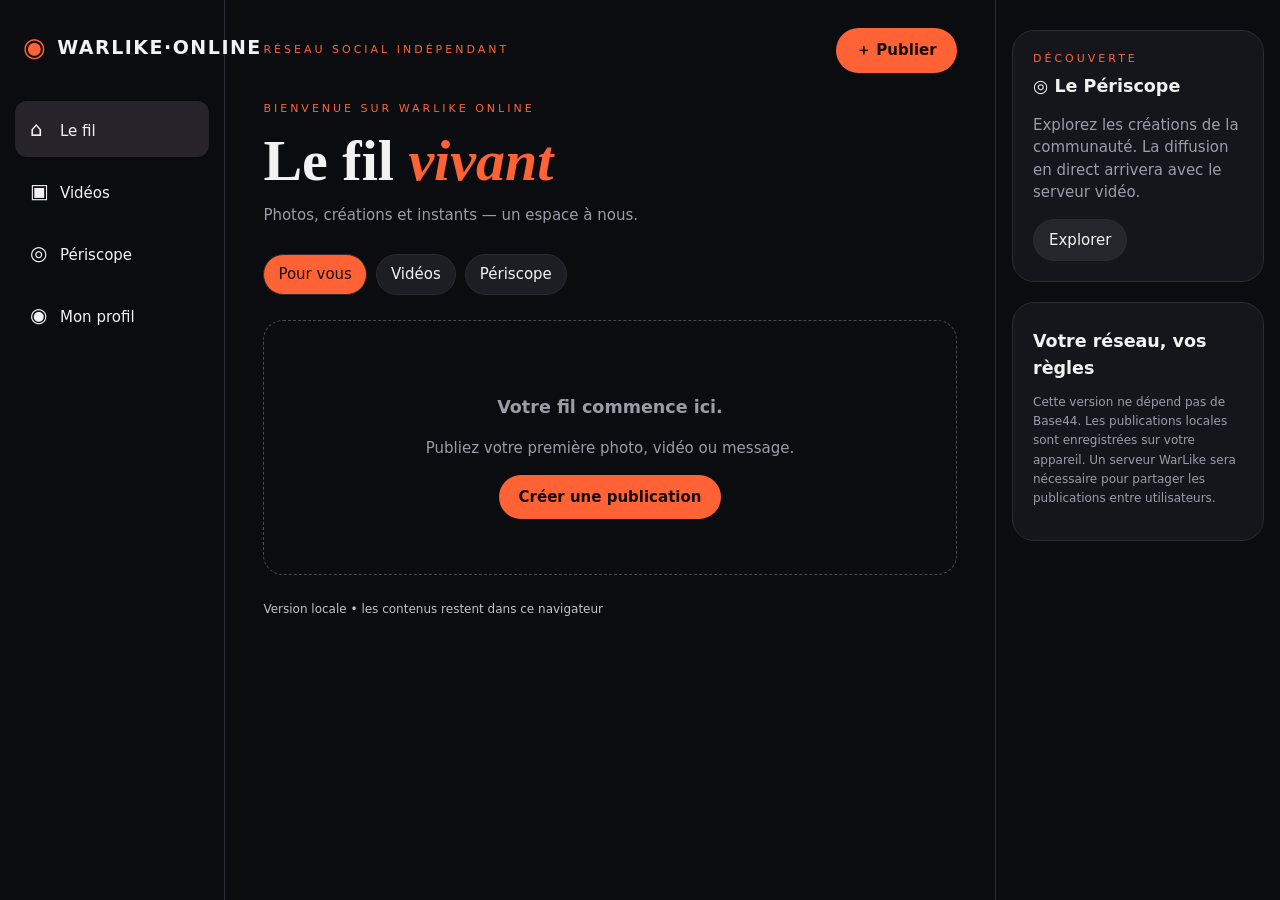
==== index.html @ bc6f4ef3 "feat: launch independent WarLike Online social web prototype" ====
<!doctype html>
<html lang="fr"><head><meta charset="utf-8"><meta name="viewport" content="width=device-width,initial-scale=1">
<meta name="theme-color" content="#0d0e12"><meta name="description" content="WarLike Online — votre espace social indépendant.">
<title>WarLike Online — Le fil vivant</title>
<style>
:root{color-scheme:dark;--bg:#0b0c10;--panel:#15161c;--line:#292b34;--muted:#9b9ca7;--accent:#ff6234;--text:#f3f2f3}
*{box-sizing:border-box}body{margin:0;background:var(--bg);color:var(--text);font:15px/1.5 system-ui,-apple-system,Segoe UI,sans-serif}button,input,textarea,select{font:inherit}button{cursor:pointer}a{color:inherit;text-decoration:none}
button:focus-visible,input:focus-visible,textarea:focus-visible{outline:2px solid #ff9a77;outline-offset:3px}
.shell{max-width:1330px;margin:auto;display:grid;grid-template-columns:225px minmax(0,1fr) 285px;min-height:100vh}.side{border-right:1px solid var(--line);padding:28px 15px;position:sticky;top:0;height:100vh}.brand{font-weight:850;letter-spacing:1.5px;font-size:19px;display:flex;gap:10px;align-items:center;margin:0 8px 34px}.mark{color:var(--accent);font-size:26px}
nav button{width:100%;background:transparent;color:var(--text);border:0;text-align:left;border-radius:12px;padding:13px 15px;margin-bottom:6px}nav button.active,nav button:hover{background:#26232a}nav .symbol{display:inline-block;width:30px;font-size:20px}
.btn{background:var(--accent);color:#180b07;border:0;border-radius:25px;padding:11px 20px;font-weight:800}.btn:hover{filter:brightness(1.1)}.ghost{background:#25262c;color:var(--text);border:1px solid var(--line);border-radius:22px;padding:9px 15px}
main{min-width:0;padding:28px clamp(14px,3vw,50px)}.top{display:flex;justify-content:space-between;align-items:center;gap:12px;margin-bottom:28px}.eyebrow{color:var(--accent);font-size:11px;letter-spacing:3px;text-transform:uppercase}.heading{font:700 clamp(36px,5vw,58px)/1.12 Georgia,serif;margin:12px 0 10px}.heading em{color:var(--accent)}.sub{color:var(--muted);margin:0 0 28px}.tabs{display:flex;gap:9px;flex-wrap:wrap;margin-bottom:25px}.tab{background:#1d1e24;border:1px solid var(--line);color:var(--text);border-radius:30px;padding:8px 14px}.tab.active{background:var(--accent);color:#170a06}
.post{background:var(--panel);border:1px solid var(--line);border-radius:19px;margin:0 0 25px;overflow:hidden}.post-head{display:flex;gap:11px;align-items:center;padding:15px}.avatar{background:linear-gradient(145deg,#ff8a3c,#9f2463);width:41px;height:41px;border-radius:50%;display:grid;place-items:center;color:#fff;font-weight:800;flex-shrink:0}.handle{color:var(--muted);font-size:12px}.post-media{width:100%;max-height:600px;object-fit:contain;background:#08080a;display:block}.post-text{white-space:pre-wrap;overflow-wrap:anywhere;padding:0 18px 12px}.post-actions{padding:12px 18px 18px;display:flex;gap:9px;flex-wrap:wrap}.post-actions button{background:none;border:0;color:var(--text);padding:5px}.post-actions button.liked{color:var(--accent)}.comment-list{border-top:1px solid var(--line);padding:8px 18px}.comment{color:#d1d1d6;margin:5px 0}.comment-form{display:flex;gap:8px;padding:12px 16px}.comment-form input{flex:1;min-width:0}
input,textarea,select{background:#22232b;border:1px solid #42434d;border-radius:10px;color:var(--text);padding:11px;width:100%}textarea{min-height:125px;resize:vertical}
.right{padding:30px 16px;border-left:1px solid var(--line)}.box{background:var(--panel);border:1px solid var(--line);border-radius:22px;padding:20px;margin-bottom:20px}.box h3{margin:5px 0 11px}.muted{color:var(--muted)}.note{font-size:12px;color:var(--muted);line-height:1.6}.follow{display:flex;align-items:center;gap:10px;margin:12px 0}.follow .ghost{margin-left:auto;font-size:12px;padding:5px 9px}
.cardgrid{display:grid;grid-template-columns:repeat(auto-fit,minmax(220px,1fr));gap:15px}.tile{border:1px solid var(--line);border-radius:18px;background:var(--panel);padding:18px}.tile video{width:100%;max-height:390px;border-radius:12px;background:#000}.empty{border:1px dashed #494950;border-radius:20px;text-align:center;padding:55px 22px;color:var(--muted)}
.overlay{position:fixed;inset:0;background:#050508ce;z-index:20;display:grid;place-items:center;padding:15px}.dialog{width:min(550px,100%);max-height:95vh;overflow:auto;border-radius:20px;background:#1b1c23;border:1px solid #43434c;padding:25px}.field{margin:15px 0}.field label{display:block;margin-bottom:7px;font-weight:600}.row{display:flex;gap:10px;align-items:center;flex-wrap:wrap}.notice{border:1px solid #744c30;background:#302019;padding:12px;border-radius:12px;color:#f5c6ad;font-size:13px}.hide{display:none!important}.small{font-size:12px}.reels{display:grid;grid-template-columns:repeat(auto-fit,minmax(225px,1fr));gap:20px}.reel{background:#14151b;border-radius:18px;padding:10px;border:1px solid var(--line)}.reel video{width:100%;aspect-ratio:9/16;object-fit:contain;background:#000;border-radius:12px}.status{color:#c2c2cb;font-size:12px;margin-top:25px}
@media(max-width:1080px){.shell{grid-template-columns:190px minmax(0,1fr)}.right{display:none}}
@media(max-width:650px){.shell{display:block}.side{position:fixed;z-index:10;top:auto;bottom:0;height:63px;width:100%;padding:5px;background:#14151af2;border-right:0;border-top:1px solid var(--line)}.brand{display:none}nav{display:flex;justify-content:space-around}nav button{font-size:11px;text-align:center;padding:4px;margin:0;width:auto}nav .symbol{display:block;width:auto;font-size:20px}main{padding:18px 13px 90px}.heading{font-size:40px}.top{margin-bottom:22px}.btn{padding:10px 15px}.post-media{max-height:460px}}
</style></head><body>
<div class="shell">
<aside class="side"><div class="brand"><span class="mark">◉</span> WARLIKE·ONLINE</div><nav id="nav">
<button data-view="feed" class="active"><span class="symbol">⌂</span>Le fil</button>
<button data-view="reels"><span class="symbol">▣</span>Vidéos</button>
<button data-view="periscope"><span class="symbol">◎</span>Périscope</button>
<button data-view="profile"><span class="symbol">◉</span>Mon profil</button>
</nav></aside>
<main><div class="top"><span class="eyebrow">Réseau social indépendant</span><button class="btn" id="newPost">＋ Publier</button></div><div id="content" aria-live="polite"></div><p class="status" id="status">Version locale • les contenus restent dans ce navigateur</p></main>
<aside class="right"><div class="box"><div class="eyebrow">Découverte</div><h3>◎ Le Périscope</h3><p class="muted">Explorez les créations de la communauté. La diffusion en direct arrivera avec le serveur vidéo.</p><button class="ghost" id="discover">Explorer</button></div><div class="box"><h3>Votre réseau, vos règles</h3><p class="note">Cette version ne dépend pas de Base44. Les publications locales sont enregistrées sur votre appareil. Un serveur WarLike sera nécessaire pour partager les publications entre utilisateurs.</p></div></aside>
</div><div id="modal" class="overlay hide" role="presentation"><div class="dialog" role="dialog" aria-modal="true" aria-labelledby="modalTitle"><div class="row" style="justify-content:space-between"><h2 id="modalTitle">Nouvelle publication</h2><button class="ghost" id="closeModal" aria-label="Fermer">✕</button></div>
<form id="postForm"><div class="field"><label for="postText">Votre message</label><textarea id="postText" maxlength="2000" placeholder="Que voulez-vous partager ?"></textarea></div><div class="field"><label for="postMedia">Photo ou vidéo</label><input id="postMedia" type="file" accept="image/*,video/*"><p class="note">La vidéo ou photo sera conservée localement dans ce navigateur.</p></div><button class="btn" type="submit">Publier</button></form></div></div>
<script>
(()=>{'use strict';
const $=s=>document.querySelector(s), content=$('#content');
const esc=s=>String(s??'').replace(/[&<>"']/g,c=>({'&':'&amp;','<':'&lt;','>':'&gt;','"':'&quot;',"'":'&#39;'}[c]));
const uid=()=>crypto.randomUUID?.()||Date.now()+'-'+Math.random();
const STORAGE='warlike-online-v1';let state={name:'Créateur WarLike',handle:'@warlike',posts:[],likes:[],following:[]};
try{const saved=JSON.parse(localStorage.getItem(STORAGE));if(saved&&typeof saved==='object')state={...state,...saved};}catch{}
let view='feed',mediaUrls=[],dbPromise;
const save=()=>localStorage.setItem(STORAGE,JSON.stringify(state));
function db(){if(!dbPromise)dbPromise=new Promise((resolve,reject)=>{let r=indexedDB.open('warlike-online-media',1);r.onupgradeneeded=()=>r.result.createObjectStore('media');r.onsuccess=()=>resolve(r.result);r.onerror=()=>reject(r.error)});return dbPromise}
async function putMedia(id,file){const d=await db();return new Promise((resolve,reject)=>{const t=d.transaction('media','readwrite');t.objectStore('media').put(file,id);t.oncomplete=resolve;t.onerror=()=>reject(t.error)})}
async function getMedia(id){const d=await db();return new Promise((resolve,reject)=>{const r=d.transaction('media').objectStore('media').get(id);r.onsuccess=()=>resolve(r.result);r.onerror=()=>reject(r.error)})}
function cleanup(){mediaUrls.forEach(URL.revokeObjectURL);mediaUrls=[]}
function title(kicker,head,sub){return '<div class="eyebrow">'+kicker+'</div><h1 class="heading">'+head+'</h1><p class="sub">'+sub+'</p>'}
function postCard(p){const liked=state.likes.includes(p.id);return '<article class="post"><div class="post-head"><div class="avatar">'+esc(p.author.slice(0,1).toUpperCase())+'</div><div><b>'+esc(p.author)+'</b><div class="handle">'+esc(p.handle)+' · '+new Date(p.created).toLocaleString('fr-FR')+'</div></div></div><div class="media-slot" data-media="'+esc(p.id)+'"></div><p class="post-text">'+esc(p.text)+'</p><div class="post-actions"><button class="'+(liked?'liked':'')+'" data-like="'+esc(p.id)+'" aria-label="J’aime">♥ '+(p.likes||0)+'</button><button data-focuscomment="'+esc(p.id)+'">♧ Commenter</button></div><div class="comment-list">'+(p.comments||[]).map(c=>'<p class="comment"><b>'+esc(c.author)+'</b> '+esc(c.text)+'</p>').join('')+'</div><form class="comment-form" data-comment="'+esc(p.id)+'"><input required maxlength="350" placeholder="Écrire un commentaire…" aria-label="Commentaire"><button type="submit" class="ghost">Envoyer</button></form></article>'}
async function hydrateMedia(){for(const e of content.querySelectorAll('[data-media]')){const p=state.posts.find(p=>p.id===e.dataset.media);if(!p?.mediaType)continue;try{const blob=await getMedia(p.id);if(!blob||!e.isConnected)continue;const url=URL.createObjectURL(blob);mediaUrls.push(url);let m=document.createElement(p.mediaType.startsWith('video/')?'video':'img');m.className='post-media';m.src=url;if(m.tagName==='VIDEO'){m.controls=true;m.preload='metadata';m.playsInline=true}else m.alt='Image de la publication';e.append(m)}catch{e.textContent='Média local inaccessible'}}}
async function render(){cleanup();document.querySelectorAll('[data-view]').forEach(b=>b.classList.toggle('active',b.dataset.view===view));
if(view==='feed'){content.innerHTML=title('Bienvenue sur WarLike Online','Le fil <em>vivant</em>','Photos, créations et instants — un espace à nous.')+'<div class="tabs"><button class="tab active" data-view="feed">Pour vous</button><button class="tab" data-view="reels">Vidéos</button><button class="tab" data-view="periscope">Périscope</button></div>'+(state.posts.length?state.posts.map(postCard).join(''):'<div class="empty"><h3>Votre fil commence ici.</h3><p>Publiez votre première photo, vidéo ou message.</p><button class="btn" data-compose>Créer une publication</button></div>');await hydrateMedia()}
else if(view==='reels'){const videos=state.posts.filter(p=>p.mediaType?.startsWith('video/'));content.innerHTML=title('Vidéos verticales','WarLike <em>Clips</em>','Les vidéos que vous publiez, réunies dans un seul flux.')+(videos.length?'<div class="reels">'+videos.map(p=>'<article class="reel"><div data-reel="'+esc(p.id)+'"></div><strong>'+esc(p.author)+'</strong><p>'+esc(p.text)+'</p></article>').join('')+'</div>':'<div class="empty">Aucune vidéo pour le moment. Utilisez Publier pour ajouter un clip.</div>');for(const e of content.querySelectorAll('[data-reel]')){try{const b=await getMedia(e.dataset.reel);if(b&&e.isConnected){const u=URL.createObjectURL(b);mediaUrls.push(u);const v=document.createElement('video');v.src=u;v.controls=true;v.playsInline=true;v.preload='metadata';e.append(v)}}catch{}}}
else if(view==='periscope'){content.innerHTML=title('Découverte','Le <em>Périscope</em>','Notre espace pour découvrir le monde et les directs WarLike.')+'<div class="cardgrid"><div class="tile"><div class="eyebrow">Fonction à venir</div><h2>◎ WarLike LIVE</h2><p class="muted">Diffusion vidéo entre utilisateurs, commentaires en temps réel et rediffusion.</p><p class="notice">Le streaming réel exige un backend vidéo, une gestion des accès et la modération. Aucune diffusion réelle n’est active actuellement.</p></div><div class="tile"><h2>Explorer les clips</h2><p class="muted">Retrouvez les vidéos publiées depuis cet appareil.</p><button class="btn" data-view="reels">Voir les vidéos</button></div></div>'}
else{content.innerHTML=title('Mon espace','Mon <em>profil</em>','Personnalisez votre présence sur WarLike Online.')+'<div class="tile"><div class="row"><div class="avatar">'+esc(state.name[0]||'W')+'</div><div><h2 style="margin:0">'+esc(state.name)+'</h2><span class="muted">'+esc(state.handle)+'</span></div></div><p>'+state.posts.length+' publication(s)</p><form id="profileForm"><div class="field"><label for="name">Nom affiché</label><input id="name" maxlength="50" required value="'+esc(state.name)+'"></div><div class="field"><label for="handle">Identifiant</label><input id="handle" maxlength="30" required pattern="@[a-zA-Z0-9_]{2,29}" value="'+esc(state.handle)+'"></div><button class="btn">Enregistrer</button></form></div><h2>Mes publications</h2>'+(state.posts.length?state.posts.map(postCard).join(''):'<p class="muted">Pas encore de publications.</p>');await hydrateMedia()}}
function navigate(v){view=v;render();window.scrollTo({top:0,behavior:'smooth'})}
function showModal(){$('#modal').classList.remove('hide');$('#postText').focus()}
$('#newPost').onclick=showModal;$('#closeModal').onclick=()=>$('#modal').classList.add('hide');$('#modal').onclick=e=>{if(e.target.id==='modal')$('#modal').classList.add('hide')};$('#discover').onclick=()=>navigate('periscope');
document.addEventListener('click',e=>{const b=e.target.closest('[data-view]');if(b){navigate(b.dataset.view);return}if(e.target.closest('[data-compose]'))showModal();const l=e.target.closest('[data-like]');if(l){const id=l.dataset.like,p=state.posts.find(x=>x.id===id);if(!p)return;const was=state.likes.includes(id);state.likes=was?state.likes.filter(x=>x!==id):[...state.likes,id];p.likes=Math.max(0,(p.likes||0)+(was?-1:1));save();render()}const c=e.target.closest('[data-focuscomment]');if(c)document.querySelector('[data-comment="'+c.dataset.focuscomment+'"] input')?.focus()});
document.addEventListener('submit',e=>{if(e.target.matches('[data-comment]')){e.preventDefault();const p=state.posts.find(p=>p.id===e.target.dataset.comment),inp=e.target.querySelector('input');if(p&&inp.value.trim()){p.comments=[...(p.comments||[]),{author:state.name,text:inp.value.trim()}];save();render()}}if(e.target.id==='profileForm'){e.preventDefault();state.name=$('#name').value.trim();state.handle=$('#handle').value.trim();save();render()}});
$('#postForm').onsubmit=async e=>{e.preventDefault();const text=$('#postText').value.trim(),file=$('#postMedia').files[0];if(!text&&!file)return alert('Ajoutez un texte ou un média.');if(file&&!(/^(image|video)\//.test(file.type)))return alert('Format non pris en charge.');const id=uid(),p={id,author:state.name,handle:state.handle,text,created:Date.now(),likes:0,comments:[],mediaType:file?.type||null};try{if(file)await putMedia(id,file);state.posts.unshift(p);save();$('#postForm').reset();$('#modal').classList.add('hide');navigate('feed')}catch(err){alert('Stockage impossible : '+err.message)}};
render();
})();
</script></body></html>
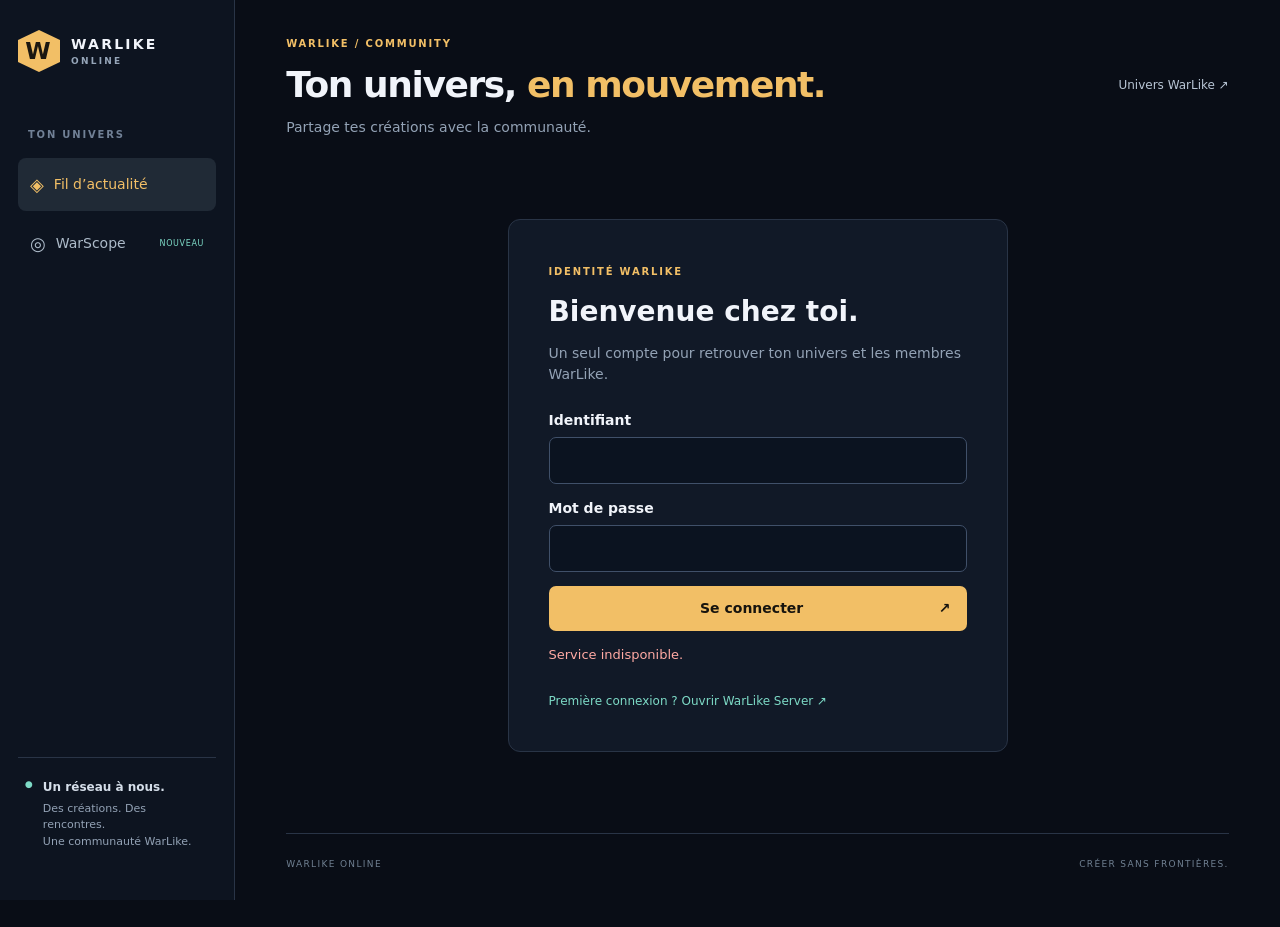
==== commit bccd30d5: "Build independent WarLike Online" ====
--- a/index.html
+++ b/index.html
@@ -1,61 +1 @@
-<!doctype html>
-<html lang="fr"><head><meta charset="utf-8"><meta name="viewport" content="width=device-width,initial-scale=1">
-<meta name="theme-color" content="#0d0e12"><meta name="description" content="WarLike Online — votre espace social indépendant.">
-<title>WarLike Online — Le fil vivant</title>
-<style>
-:root{color-scheme:dark;--bg:#0b0c10;--panel:#15161c;--line:#292b34;--muted:#9b9ca7;--accent:#ff6234;--text:#f3f2f3}
-*{box-sizing:border-box}body{margin:0;background:var(--bg);color:var(--text);font:15px/1.5 system-ui,-apple-system,Segoe UI,sans-serif}button,input,textarea,select{font:inherit}button{cursor:pointer}a{color:inherit;text-decoration:none}
-button:focus-visible,input:focus-visible,textarea:focus-visible{outline:2px solid #ff9a77;outline-offset:3px}
-.shell{max-width:1330px;margin:auto;display:grid;grid-template-columns:225px minmax(0,1fr) 285px;min-height:100vh}.side{border-right:1px solid var(--line);padding:28px 15px;position:sticky;top:0;height:100vh}.brand{font-weight:850;letter-spacing:1.5px;font-size:19px;display:flex;gap:10px;align-items:center;margin:0 8px 34px}.mark{color:var(--accent);font-size:26px}
-nav button{width:100%;background:transparent;color:var(--text);border:0;text-align:left;border-radius:12px;padding:13px 15px;margin-bottom:6px}nav button.active,nav button:hover{background:#26232a}nav .symbol{display:inline-block;width:30px;font-size:20px}
-.btn{background:var(--accent);color:#180b07;border:0;border-radius:25px;padding:11px 20px;font-weight:800}.btn:hover{filter:brightness(1.1)}.ghost{background:#25262c;color:var(--text);border:1px solid var(--line);border-radius:22px;padding:9px 15px}
-main{min-width:0;padding:28px clamp(14px,3vw,50px)}.top{display:flex;justify-content:space-between;align-items:center;gap:12px;margin-bottom:28px}.eyebrow{color:var(--accent);font-size:11px;letter-spacing:3px;text-transform:uppercase}.heading{font:700 clamp(36px,5vw,58px)/1.12 Georgia,serif;margin:12px 0 10px}.heading em{color:var(--accent)}.sub{color:var(--muted);margin:0 0 28px}.tabs{display:flex;gap:9px;flex-wrap:wrap;margin-bottom:25px}.tab{background:#1d1e24;border:1px solid var(--line);color:var(--text);border-radius:30px;padding:8px 14px}.tab.active{background:var(--accent);color:#170a06}
-.post{background:var(--panel);border:1px solid var(--line);border-radius:19px;margin:0 0 25px;overflow:hidden}.post-head{display:flex;gap:11px;align-items:center;padding:15px}.avatar{background:linear-gradient(145deg,#ff8a3c,#9f2463);width:41px;height:41px;border-radius:50%;display:grid;place-items:center;color:#fff;font-weight:800;flex-shrink:0}.handle{color:var(--muted);font-size:12px}.post-media{width:100%;max-height:600px;object-fit:contain;background:#08080a;display:block}.post-text{white-space:pre-wrap;overflow-wrap:anywhere;padding:0 18px 12px}.post-actions{padding:12px 18px 18px;display:flex;gap:9px;flex-wrap:wrap}.post-actions button{background:none;border:0;color:var(--text);padding:5px}.post-actions button.liked{color:var(--accent)}.comment-list{border-top:1px solid var(--line);padding:8px 18px}.comment{color:#d1d1d6;margin:5px 0}.comment-form{display:flex;gap:8px;padding:12px 16px}.comment-form input{flex:1;min-width:0}
-input,textarea,select{background:#22232b;border:1px solid #42434d;border-radius:10px;color:var(--text);padding:11px;width:100%}textarea{min-height:125px;resize:vertical}
-.right{padding:30px 16px;border-left:1px solid var(--line)}.box{background:var(--panel);border:1px solid var(--line);border-radius:22px;padding:20px;margin-bottom:20px}.box h3{margin:5px 0 11px}.muted{color:var(--muted)}.note{font-size:12px;color:var(--muted);line-height:1.6}.follow{display:flex;align-items:center;gap:10px;margin:12px 0}.follow .ghost{margin-left:auto;font-size:12px;padding:5px 9px}
-.cardgrid{display:grid;grid-template-columns:repeat(auto-fit,minmax(220px,1fr));gap:15px}.tile{border:1px solid var(--line);border-radius:18px;background:var(--panel);padding:18px}.tile video{width:100%;max-height:390px;border-radius:12px;background:#000}.empty{border:1px dashed #494950;border-radius:20px;text-align:center;padding:55px 22px;color:var(--muted)}
-.overlay{position:fixed;inset:0;background:#050508ce;z-index:20;display:grid;place-items:center;padding:15px}.dialog{width:min(550px,100%);max-height:95vh;overflow:auto;border-radius:20px;background:#1b1c23;border:1px solid #43434c;padding:25px}.field{margin:15px 0}.field label{display:block;margin-bottom:7px;font-weight:600}.row{display:flex;gap:10px;align-items:center;flex-wrap:wrap}.notice{border:1px solid #744c30;background:#302019;padding:12px;border-radius:12px;color:#f5c6ad;font-size:13px}.hide{display:none!important}.small{font-size:12px}.reels{display:grid;grid-template-columns:repeat(auto-fit,minmax(225px,1fr));gap:20px}.reel{background:#14151b;border-radius:18px;padding:10px;border:1px solid var(--line)}.reel video{width:100%;aspect-ratio:9/16;object-fit:contain;background:#000;border-radius:12px}.status{color:#c2c2cb;font-size:12px;margin-top:25px}
-@media(max-width:1080px){.shell{grid-template-columns:190px minmax(0,1fr)}.right{display:none}}
-@media(max-width:650px){.shell{display:block}.side{position:fixed;z-index:10;top:auto;bottom:0;height:63px;width:100%;padding:5px;background:#14151af2;border-right:0;border-top:1px solid var(--line)}.brand{display:none}nav{display:flex;justify-content:space-around}nav button{font-size:11px;text-align:center;padding:4px;margin:0;width:auto}nav .symbol{display:block;width:auto;font-size:20px}main{padding:18px 13px 90px}.heading{font-size:40px}.top{margin-bottom:22px}.btn{padding:10px 15px}.post-media{max-height:460px}}
-</style></head><body>
-<div class="shell">
-<aside class="side"><div class="brand"><span class="mark">◉</span> WARLIKE·ONLINE</div><nav id="nav">
-<button data-view="feed" class="active"><span class="symbol">⌂</span>Le fil</button>
-<button data-view="reels"><span class="symbol">▣</span>Vidéos</button>
-<button data-view="periscope"><span class="symbol">◎</span>Périscope</button>
-<button data-view="profile"><span class="symbol">◉</span>Mon profil</button>
-</nav></aside>
-<main><div class="top"><span class="eyebrow">Réseau social indépendant</span><button class="btn" id="newPost">＋ Publier</button></div><div id="content" aria-live="polite"></div><p class="status" id="status">Version locale • les contenus restent dans ce navigateur</p></main>
-<aside class="right"><div class="box"><div class="eyebrow">Découverte</div><h3>◎ Le Périscope</h3><p class="muted">Explorez les créations de la communauté. La diffusion en direct arrivera avec le serveur vidéo.</p><button class="ghost" id="discover">Explorer</button></div><div class="box"><h3>Votre réseau, vos règles</h3><p class="note">Cette version ne dépend pas de Base44. Les publications locales sont enregistrées sur votre appareil. Un serveur WarLike sera nécessaire pour partager les publications entre utilisateurs.</p></div></aside>
-</div><div id="modal" class="overlay hide" role="presentation"><div class="dialog" role="dialog" aria-modal="true" aria-labelledby="modalTitle"><div class="row" style="justify-content:space-between"><h2 id="modalTitle">Nouvelle publication</h2><button class="ghost" id="closeModal" aria-label="Fermer">✕</button></div>
-<form id="postForm"><div class="field"><label for="postText">Votre message</label><textarea id="postText" maxlength="2000" placeholder="Que voulez-vous partager ?"></textarea></div><div class="field"><label for="postMedia">Photo ou vidéo</label><input id="postMedia" type="file" accept="image/*,video/*"><p class="note">La vidéo ou photo sera conservée localement dans ce navigateur.</p></div><button class="btn" type="submit">Publier</button></form></div></div>
-<script>
-(()=>{'use strict';
-const $=s=>document.querySelector(s), content=$('#content');
-const esc=s=>String(s??'').replace(/[&<>"']/g,c=>({'&':'&amp;','<':'&lt;','>':'&gt;','"':'&quot;',"'":'&#39;'}[c]));
-const uid=()=>crypto.randomUUID?.()||Date.now()+'-'+Math.random();
-const STORAGE='warlike-online-v1';let state={name:'Créateur WarLike',handle:'@warlike',posts:[],likes:[],following:[]};
-try{const saved=JSON.parse(localStorage.getItem(STORAGE));if(saved&&typeof saved==='object')state={...state,...saved};}catch{}
-let view='feed',mediaUrls=[],dbPromise;
-const save=()=>localStorage.setItem(STORAGE,JSON.stringify(state));
-function db(){if(!dbPromise)dbPromise=new Promise((resolve,reject)=>{let r=indexedDB.open('warlike-online-media',1);r.onupgradeneeded=()=>r.result.createObjectStore('media');r.onsuccess=()=>resolve(r.result);r.onerror=()=>reject(r.error)});return dbPromise}
-async function putMedia(id,file){const d=await db();return new Promise((resolve,reject)=>{const t=d.transaction('media','readwrite');t.objectStore('media').put(file,id);t.oncomplete=resolve;t.onerror=()=>reject(t.error)})}
-async function getMedia(id){const d=await db();return new Promise((resolve,reject)=>{const r=d.transaction('media').objectStore('media').get(id);r.onsuccess=()=>resolve(r.result);r.onerror=()=>reject(r.error)})}
-function cleanup(){mediaUrls.forEach(URL.revokeObjectURL);mediaUrls=[]}
-function title(kicker,head,sub){return '<div class="eyebrow">'+kicker+'</div><h1 class="heading">'+head+'</h1><p class="sub">'+sub+'</p>'}
-function postCard(p){const liked=state.likes.includes(p.id);return '<article class="post"><div class="post-head"><div class="avatar">'+esc(p.author.slice(0,1).toUpperCase())+'</div><div><b>'+esc(p.author)+'</b><div class="handle">'+esc(p.handle)+' · '+new Date(p.created).toLocaleString('fr-FR')+'</div></div></div><div class="media-slot" data-media="'+esc(p.id)+'"></div><p class="post-text">'+esc(p.text)+'</p><div class="post-actions"><button class="'+(liked?'liked':'')+'" data-like="'+esc(p.id)+'" aria-label="J’aime">♥ '+(p.likes||0)+'</button><button data-focuscomment="'+esc(p.id)+'">♧ Commenter</button></div><div class="comment-list">'+(p.comments||[]).map(c=>'<p class="comment"><b>'+esc(c.author)+'</b> '+esc(c.text)+'</p>').join('')+'</div><form class="comment-form" data-comment="'+esc(p.id)+'"><input required maxlength="350" placeholder="Écrire un commentaire…" aria-label="Commentaire"><button type="submit" class="ghost">Envoyer</button></form></article>'}
-async function hydrateMedia(){for(const e of content.querySelectorAll('[data-media]')){const p=state.posts.find(p=>p.id===e.dataset.media);if(!p?.mediaType)continue;try{const blob=await getMedia(p.id);if(!blob||!e.isConnected)continue;const url=URL.createObjectURL(blob);mediaUrls.push(url);let m=document.createElement(p.mediaType.startsWith('video/')?'video':'img');m.className='post-media';m.src=url;if(m.tagName==='VIDEO'){m.controls=true;m.preload='metadata';m.playsInline=true}else m.alt='Image de la publication';e.append(m)}catch{e.textContent='Média local inaccessible'}}}
-async function render(){cleanup();document.querySelectorAll('[data-view]').forEach(b=>b.classList.toggle('active',b.dataset.view===view));
-if(view==='feed'){content.innerHTML=title('Bienvenue sur WarLike Online','Le fil <em>vivant</em>','Photos, créations et instants — un espace à nous.')+'<div class="tabs"><button class="tab active" data-view="feed">Pour vous</button><button class="tab" data-view="reels">Vidéos</button><button class="tab" data-view="periscope">Périscope</button></div>'+(state.posts.length?state.posts.map(postCard).join(''):'<div class="empty"><h3>Votre fil commence ici.</h3><p>Publiez votre première photo, vidéo ou message.</p><button class="btn" data-compose>Créer une publication</button></div>');await hydrateMedia()}
-else if(view==='reels'){const videos=state.posts.filter(p=>p.mediaType?.startsWith('video/'));content.innerHTML=title('Vidéos verticales','WarLike <em>Clips</em>','Les vidéos que vous publiez, réunies dans un seul flux.')+(videos.length?'<div class="reels">'+videos.map(p=>'<article class="reel"><div data-reel="'+esc(p.id)+'"></div><strong>'+esc(p.author)+'</strong><p>'+esc(p.text)+'</p></article>').join('')+'</div>':'<div class="empty">Aucune vidéo pour le moment. Utilisez Publier pour ajouter un clip.</div>');for(const e of content.querySelectorAll('[data-reel]')){try{const b=await getMedia(e.dataset.reel);if(b&&e.isConnected){const u=URL.createObjectURL(b);mediaUrls.push(u);const v=document.createElement('video');v.src=u;v.controls=true;v.playsInline=true;v.preload='metadata';e.append(v)}}catch{}}}
-else if(view==='periscope'){content.innerHTML=title('Découverte','Le <em>Périscope</em>','Notre espace pour découvrir le monde et les directs WarLike.')+'<div class="cardgrid"><div class="tile"><div class="eyebrow">Fonction à venir</div><h2>◎ WarLike LIVE</h2><p class="muted">Diffusion vidéo entre utilisateurs, commentaires en temps réel et rediffusion.</p><p class="notice">Le streaming réel exige un backend vidéo, une gestion des accès et la modération. Aucune diffusion réelle n’est active actuellement.</p></div><div class="tile"><h2>Explorer les clips</h2><p class="muted">Retrouvez les vidéos publiées depuis cet appareil.</p><button class="btn" data-view="reels">Voir les vidéos</button></div></div>'}
-else{content.innerHTML=title('Mon espace','Mon <em>profil</em>','Personnalisez votre présence sur WarLike Online.')+'<div class="tile"><div class="row"><div class="avatar">'+esc(state.name[0]||'W')+'</div><div><h2 style="margin:0">'+esc(state.name)+'</h2><span class="muted">'+esc(state.handle)+'</span></div></div><p>'+state.posts.length+' publication(s)</p><form id="profileForm"><div class="field"><label for="name">Nom affiché</label><input id="name" maxlength="50" required value="'+esc(state.name)+'"></div><div class="field"><label for="handle">Identifiant</label><input id="handle" maxlength="30" required pattern="@[a-zA-Z0-9_]{2,29}" value="'+esc(state.handle)+'"></div><button class="btn">Enregistrer</button></form></div><h2>Mes publications</h2>'+(state.posts.length?state.posts.map(postCard).join(''):'<p class="muted">Pas encore de publications.</p>');await hydrateMedia()}}
-function navigate(v){view=v;render();window.scrollTo({top:0,behavior:'smooth'})}
-function showModal(){$('#modal').classList.remove('hide');$('#postText').focus()}
-$('#newPost').onclick=showModal;$('#closeModal').onclick=()=>$('#modal').classList.add('hide');$('#modal').onclick=e=>{if(e.target.id==='modal')$('#modal').classList.add('hide')};$('#discover').onclick=()=>navigate('periscope');
-document.addEventListener('click',e=>{const b=e.target.closest('[data-view]');if(b){navigate(b.dataset.view);return}if(e.target.closest('[data-compose]'))showModal();const l=e.target.closest('[data-like]');if(l){const id=l.dataset.like,p=state.posts.find(x=>x.id===id);if(!p)return;const was=state.likes.includes(id);state.likes=was?state.likes.filter(x=>x!==id):[...state.likes,id];p.likes=Math.max(0,(p.likes||0)+(was?-1:1));save();render()}const c=e.target.closest('[data-focuscomment]');if(c)document.querySelector('[data-comment="'+c.dataset.focuscomment+'"] input')?.focus()});
-document.addEventListener('submit',e=>{if(e.target.matches('[data-comment]')){e.preventDefault();const p=state.posts.find(p=>p.id===e.target.dataset.comment),inp=e.target.querySelector('input');if(p&&inp.value.trim()){p.comments=[...(p.comments||[]),{author:state.name,text:inp.value.trim()}];save();render()}}if(e.target.id==='profileForm'){e.preventDefault();state.name=$('#name').value.trim();state.handle=$('#handle').value.trim();save();render()}});
-$('#postForm').onsubmit=async e=>{e.preventDefault();const text=$('#postText').value.trim(),file=$('#postMedia').files[0];if(!text&&!file)return alert('Ajoutez un texte ou un média.');if(file&&!(/^(image|video)\//.test(file.type)))return alert('Format non pris en charge.');const id=uid(),p={id,author:state.name,handle:state.handle,text,created:Date.now(),likes:0,comments:[],mediaType:file?.type||null};try{if(file)await putMedia(id,file);state.posts.unshift(p);save();$('#postForm').reset();$('#modal').classList.add('hide');navigate('feed')}catch(err){alert('Stockage impossible : '+err.message)}};
-render();
-})();
-</script></body></html>+<!doctype html><html lang="fr"><head><meta charset="utf-8"><meta name="viewport" content="width=device-width,initial-scale=1"><meta name="theme-color" content="#090d16"><title>WarLike Online — Ton univers, en mouvement</title><link rel="stylesheet" href="style.css"><script src="app.js" defer></script></head><body><div class="shell"><aside class="sidebar"><a class="brand" href="/"><b>W</b><span>WARLIKE <small>ONLINE</small></span></a><p class="section-label">TON UNIVERS</p><nav><button class="nav active" data-view="feed"><span>◈</span> Fil d’actualité</button><button class="nav" data-view="scope"><span>◎</span> WarScope <i>NOUVEAU</i></button></nav><div class="side-note"><span class="signal">●</span><div><strong>Un réseau à nous.</strong><small>Des créations. Des rencontres.<br>Une communauté WarLike.</small></div></div></aside><main><header><div><span class="eyebrow">WARLIKE / COMMUNITY</span><h1>Ton univers, <em>en mouvement.</em></h1><p>Partage tes créations avec la communauté.</p></div><div class="header-side"><a href="https://warlike-hub.pages.dev/">Univers WarLike ↗</a><button id="logout" class="outline hidden">Déconnexion</button></div></header><section id="login" class="login panel"><span class="eyebrow">IDENTITÉ WARLIKE</span><h2>Bienvenue chez toi.</h2><p>Un seul compte pour retrouver ton univers et les membres WarLike.</p><form id="loginForm"><label>Identifiant<input name="login" autocomplete="username" required></label><label>Mot de passe<input name="password" type="password" autocomplete="current-password" required></label><button class="primary" type="submit">Se connecter <span>↗</span></button><p id="loginError" role="alert" class="error"></p></form><a class="small-link" href="https://warlike-server.pages.dev/connexion">Première connexion ? Ouvrir WarLike Server ↗</a></section><section id="network" class="hidden"><div class="hero"><div><span class="eyebrow">LE RÉSEAU WARLIKE</span><h2>Crée. Partage.<br><em>Découvre.</em></h2><p>Images, vidéos et idées : fais vivre ton monde.</p></div><div class="hero-mark">W<span>ONLINE</span></div></div><div class="layout"><div class="main-column"><section id="composer" class="panel"><div class="section-head"><div><span class="eyebrow">UNE NOUVELLE HISTOIRE</span><h2>Que veux-tu partager ?</h2></div><span class="avatar" id="avatar">W</span></div><form id="postForm"><label for="caption" class="sr-only">Texte de la publication</label><textarea id="caption" name="caption" maxlength="2000" placeholder="Une idée, une création, un instant…"></textarea><div class="compose-bottom"><label class="upload">＋ Ajouter une image ou vidéo<input id="media" name="media" type="file" accept="image/jpeg,image/png,image/webp,video/mp4,video/webm"></label><span id="fileName">JPEG, PNG, WebP, MP4 ou WebM · 10 Mo max</span><button class="primary" type="submit">Publier ↗</button></div><p id="postError" class="error" role="alert"></p></form></section><div class="feed-title"><div><span class="eyebrow">LA COMMUNAUTÉ</span><h2 id="viewTitle">Fil d’actualité</h2></div><button id="refresh" class="outline">Actualiser ↻</button></div><div id="scopeBar" class="scope-bar hidden"><span>◎</span><div><strong>WarScope</strong><p>Découvre une publication choisie dans le fil.</p></div><button id="discover" class="outline">Découvrir ↗</button></div><div id="feed" aria-live="polite"></div></div><aside class="right-column"><div class="panel profile"><span class="eyebrow">TON COMPTE</span><div class="profile-line"><span class="avatar" id="profileAvatar">W</span><div><strong id="profileName">Membre</strong><small>Compte WarLike</small></div></div></div><div class="panel about"><span class="eyebrow">WARLIKE ONLINE</span><h3>Un espace pour créer ensemble.</h3><p>Partage tes créations et découvre celles des autres membres.</p><a href="https://warlike-chat.pages.dev/">Rejoindre le chat ↗</a></div></aside></div></section><footer>WARLIKE ONLINE <span>CRÉER SANS FRONTIÈRES.</span></footer></main></div></body></html>
--- a/style.css
+++ b/style.css
@@ -0,0 +1 @@
+:root{color-scheme:dark;--bg:#090d16;--panel:#111927;--line:#293446;--text:#f1f4fa;--muted:#93a2b5;--gold:#f2bf66;--mint:#7ddac6}*{box-sizing:border-box}body{margin:0;background:var(--bg);color:var(--text);font:14px/1.5 system-ui,-apple-system,Segoe UI,sans-serif}a{color:inherit;text-decoration:none}button,input,textarea{font:inherit}button{cursor:pointer}button:focus-visible,a:focus-visible,input:focus-visible,textarea:focus-visible{outline:2px solid var(--mint);outline-offset:3px}.hidden{display:none!important}.shell{display:flex;min-height:100vh}.sidebar{position:sticky;top:0;display:flex;flex-direction:column;width:235px;height:100vh;flex-shrink:0;background:#0d1420;border-right:1px solid var(--line);padding:30px 18px}.brand{display:flex;align-items:center;gap:11px;font-weight:900;letter-spacing:.16em}.brand>b{display:grid;place-items:center;width:42px;height:42px;background:var(--gold);color:#1b1710;font-size:23px;clip-path:polygon(50% 0,100% 24%,100% 76%,50% 100%,0 76%,0 24%)}.brand small{display:block;color:#96a6b9;font-size:9px;letter-spacing:.25em}.section-label,.eyebrow{font-size:10px;font-weight:800;letter-spacing:.18em;color:var(--gold)}.section-label{color:#718196;margin:55px 10px 16px}nav{display:grid;gap:6px}.nav{display:flex;align-items:center;gap:10px;padding:13px 12px;background:none;border:0;border-radius:8px;color:#adbbc9;text-align:left}.nav span{font-size:18px}.nav.active,.nav:hover{background:#202a36;color:var(--gold)}.nav i{font-style:normal;font-size:8px;letter-spacing:.08em;color:var(--mint);margin-left:auto}.side-note{margin-top:auto;display:flex;gap:10px;border-top:1px solid var(--line);padding:20px 7px;color:#d5dee9}.signal{color:var(--mint);font-size:9px}.side-note strong,.side-note small{display:block}.side-note strong{font-size:12px}.side-note small{font-size:11px;color:var(--muted);margin-top:5px}main{max-width:1450px;width:100%;margin:auto;padding:32px clamp(20px,4vw,54px)}header{display:flex;align-items:center;justify-content:space-between;gap:16px;margin-bottom:28px}h1{font-size:clamp(23px,3vw,36px);letter-spacing:-.04em;margin:5px 0}h1 em,.hero h2 em{font-style:normal;color:var(--gold)}header p,.login p{color:var(--muted);margin:0}.header-side{display:flex;gap:12px;align-items:center}.header-side a{color:#b8c5d5;font-size:12px}.outline{border:1px solid #405068;color:#d6e1ec;background:transparent;border-radius:7px;padding:9px 13px}.panel{border:1px solid var(--line);border-radius:12px;background:var(--panel);padding:24px}.login{max-width:500px;margin:9vh auto;padding:40px}.login h2{font-size:28px;margin:10px 0}.login form{display:grid;gap:14px;margin:25px 0}.login label{display:grid;gap:6px;font-weight:600}.login input,textarea{color:var(--text);background:#0b1320;border:1px solid #405069;border-radius:7px;padding:12px;width:100%}.primary{background:var(--gold);border:0;border-radius:7px;color:#17140e;padding:12px 16px;font-weight:800}.primary span{float:right}.error{color:#ffaaa4!important;font-size:13px}.small-link{font-size:12px;color:var(--mint)}.hero{min-height:190px;display:flex;justify-content:space-between;align-items:center;border:1px solid #463c30;border-radius:12px;padding:30px 38px;background:radial-gradient(circle at 85% 45%,#38635a66,transparent 30%),linear-gradient(110deg,#2b261e,#15202b 75%);overflow:hidden}.hero h2{font-size:clamp(26px,3vw,40px);line-height:1.06;letter-spacing:-.04em;margin:12px 0}.hero p{color:#b8c5d0;margin:0}.hero-mark{display:grid;place-items:center;width:140px;height:140px;border-radius:50%;border:1px solid #bb9d67;color:var(--gold);font-weight:900;font-size:64px;line-height:1}.hero-mark span{display:block;font-size:8px;letter-spacing:.25em}.layout{display:grid;grid-template-columns:minmax(0,1fr) 250px;gap:20px;margin-top:22px}.main-column,.right-column{min-width:0}.section-head,.feed-title{display:flex;align-items:center;justify-content:space-between;gap:16px}.section-head h2,.feed-title h2{font-size:20px;margin:5px 0}.avatar{display:grid;place-items:center;width:42px;height:42px;border-radius:50%;background:#2c4b48;color:#a6f0dc;font-weight:800}.profile-line{display:flex;align-items:center;gap:10px;margin-top:15px}.profile-line small{display:block;color:var(--muted)}.about{margin-top:14px}.about h3{line-height:1.3}.about p,.scope-bar p{color:var(--muted);font-size:12px}.about a{color:var(--mint);font-weight:700;font-size:12px}textarea{resize:vertical;min-height:78px;margin:14px 0 8px}.compose-bottom{display:flex;align-items:center;flex-wrap:wrap;gap:10px}.compose-bottom>span{color:var(--muted);font-size:11px;flex:1}.upload{cursor:pointer;color:var(--mint);font-size:12px;font-weight:700}.upload input{position:absolute;width:1px;height:1px;opacity:0}.feed-title{margin:30px 0 15px}.scope-bar{display:flex;gap:14px;align-items:center;background:#182d31;border:1px solid #345c55;border-radius:10px;padding:16px;margin-bottom:15px}.scope-bar>span{font-size:32px;color:var(--mint)}.scope-bar p{margin:2px 0}.scope-bar button{margin-left:auto}.post{margin-bottom:14px;padding:20px}.post-header{display:flex;align-items:center;gap:11px}.post-header strong,.post-header small{display:block}.post-header small{color:var(--muted);font-size:11px}.post-header .delete{margin-left:auto}.post p{white-space:pre-wrap;overflow-wrap:anywhere}.post-media{display:block;width:100%;max-height:560px;object-fit:contain;border-radius:8px;background:#080c11}.post-actions{display:flex;gap:18px;align-items:center;margin-top:14px}.post-actions button,.delete{padding:0;background:none;border:0;color:#b4c1cf}.post-actions button.liked{color:#ff8e8e}.comments{border-top:1px solid var(--line);margin-top:14px;padding-top:12px}.comment{font-size:12px;color:#d4dfeb;overflow-wrap:anywhere}.comment strong{color:var(--mint)}.comment-form{display:flex;gap:8px}.comment-form input{min-width:0;flex:1;padding:9px;background:#0b1320;border:1px solid #405069;border-radius:5px;color:white}.empty{padding:42px 24px;text-align:center;color:var(--muted)}footer{display:flex;justify-content:space-between;margin-top:55px;padding:24px 0;border-top:1px solid var(--line);font-size:9px;letter-spacing:.15em;color:#708092}.sr-only{position:absolute;width:1px;height:1px;overflow:hidden;clip:rect(0,0,0,0)}@media(max-width:1000px){.right-column{display:none}.layout{grid-template-columns:1fr}.sidebar{width:205px}}@media(max-width:700px){.shell{display:block}.sidebar{position:static;width:auto;height:auto;padding:14px 18px}.brand>b{width:36px;height:36px}.section-label,.side-note{display:none}nav{display:flex;margin-top:12px}.nav{padding:8px 12px}main{padding:22px 16px}header{align-items:flex-start}.header-side a{display:none}.hero{padding:25px}.hero-mark{display:none}.login{margin:5vh auto;padding:26px}.compose-bottom .primary{margin-left:auto}footer span{display:none}}
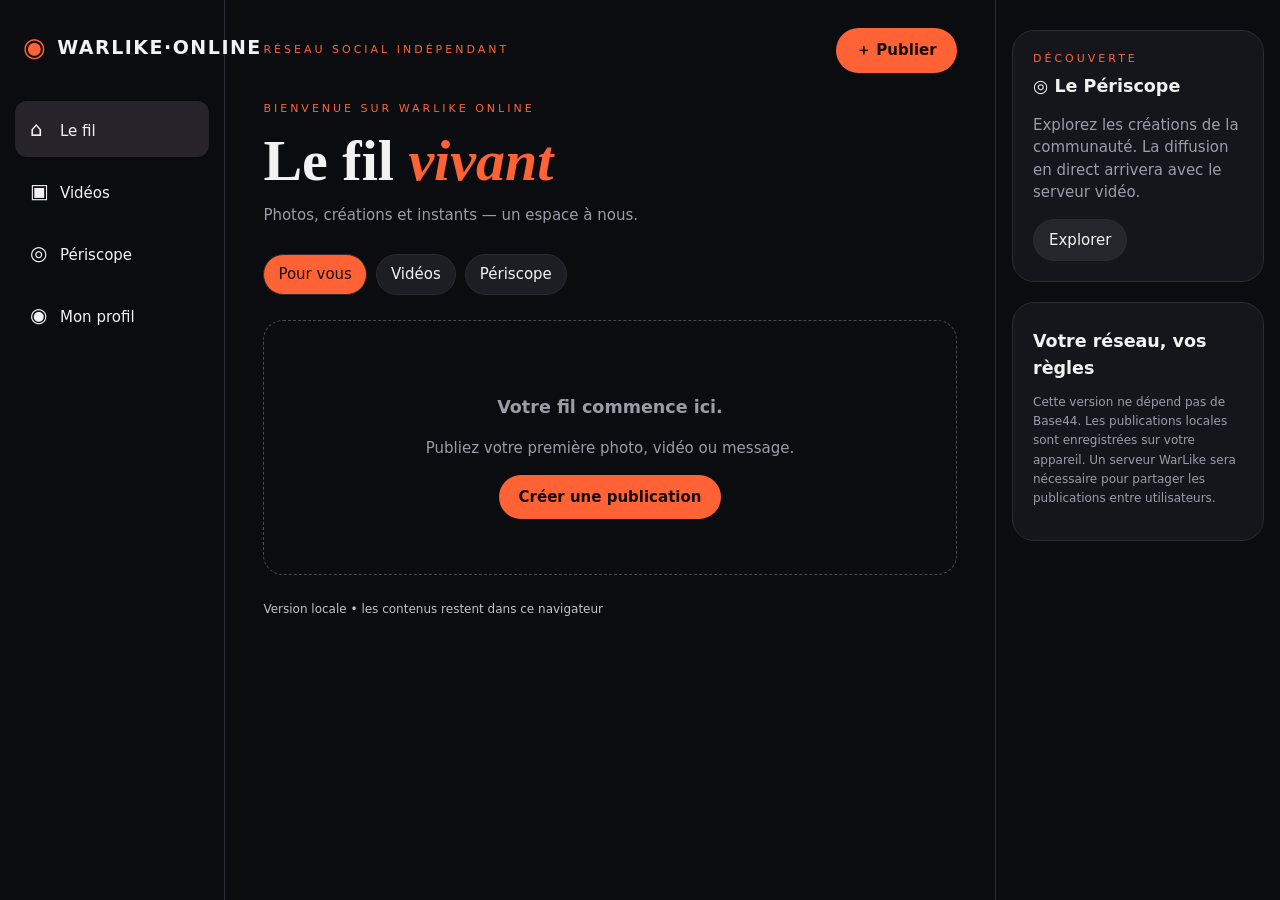
==== commit 8d62ce02: "Resolve Online README against current implementation" ====
--- a/index.html
+++ b/index.html
@@ -1 +1,61 @@
-<!doctype html><html lang="fr"><head><meta charset="utf-8"><meta name="viewport" content="width=device-width,initial-scale=1"><meta name="theme-color" content="#090d16"><title>WarLike Online — Ton univers, en mouvement</title><link rel="stylesheet" href="style.css"><script src="app.js" defer></script></head><body><div class="shell"><aside class="sidebar"><a class="brand" href="/"><b>W</b><span>WARLIKE <small>ONLINE</small></span></a><p class="section-label">TON UNIVERS</p><nav><button class="nav active" data-view="feed"><span>◈</span> Fil d’actualité</button><button class="nav" data-view="scope"><span>◎</span> WarScope <i>NOUVEAU</i></button></nav><div class="side-note"><span class="signal">●</span><div><strong>Un réseau à nous.</strong><small>Des créations. Des rencontres.<br>Une communauté WarLike.</small></div></div></aside><main><header><div><span class="eyebrow">WARLIKE / COMMUNITY</span><h1>Ton univers, <em>en mouvement.</em></h1><p>Partage tes créations avec la communauté.</p></div><div class="header-side"><a href="https://warlike-hub.pages.dev/">Univers WarLike ↗</a><button id="logout" class="outline hidden">Déconnexion</button></div></header><section id="login" class="login panel"><span class="eyebrow">IDENTITÉ WARLIKE</span><h2>Bienvenue chez toi.</h2><p>Un seul compte pour retrouver ton univers et les membres WarLike.</p><form id="loginForm"><label>Identifiant<input name="login" autocomplete="username" required></label><label>Mot de passe<input name="password" type="password" autocomplete="current-password" required></label><button class="primary" type="submit">Se connecter <span>↗</span></button><p id="loginError" role="alert" class="error"></p></form><a class="small-link" href="https://warlike-server.pages.dev/connexion">Première connexion ? Ouvrir WarLike Server ↗</a></section><section id="network" class="hidden"><div class="hero"><div><span class="eyebrow">LE RÉSEAU WARLIKE</span><h2>Crée. Partage.<br><em>Découvre.</em></h2><p>Images, vidéos et idées : fais vivre ton monde.</p></div><div class="hero-mark">W<span>ONLINE</span></div></div><div class="layout"><div class="main-column"><section id="composer" class="panel"><div class="section-head"><div><span class="eyebrow">UNE NOUVELLE HISTOIRE</span><h2>Que veux-tu partager ?</h2></div><span class="avatar" id="avatar">W</span></div><form id="postForm"><label for="caption" class="sr-only">Texte de la publication</label><textarea id="caption" name="caption" maxlength="2000" placeholder="Une idée, une création, un instant…"></textarea><div class="compose-bottom"><label class="upload">＋ Ajouter une image ou vidéo<input id="media" name="media" type="file" accept="image/jpeg,image/png,image/webp,video/mp4,video/webm"></label><span id="fileName">JPEG, PNG, WebP, MP4 ou WebM · 10 Mo max</span><button class="primary" type="submit">Publier ↗</button></div><p id="postError" class="error" role="alert"></p></form></section><div class="feed-title"><div><span class="eyebrow">LA COMMUNAUTÉ</span><h2 id="viewTitle">Fil d’actualité</h2></div><button id="refresh" class="outline">Actualiser ↻</button></div><div id="scopeBar" class="scope-bar hidden"><span>◎</span><div><strong>WarScope</strong><p>Découvre une publication choisie dans le fil.</p></div><button id="discover" class="outline">Découvrir ↗</button></div><div id="feed" aria-live="polite"></div></div><aside class="right-column"><div class="panel profile"><span class="eyebrow">TON COMPTE</span><div class="profile-line"><span class="avatar" id="profileAvatar">W</span><div><strong id="profileName">Membre</strong><small>Compte WarLike</small></div></div></div><div class="panel about"><span class="eyebrow">WARLIKE ONLINE</span><h3>Un espace pour créer ensemble.</h3><p>Partage tes créations et découvre celles des autres membres.</p><a href="https://warlike-chat.pages.dev/">Rejoindre le chat ↗</a></div></aside></div></section><footer>WARLIKE ONLINE <span>CRÉER SANS FRONTIÈRES.</span></footer></main></div></body></html>
+<!doctype html>
+<html lang="fr"><head><meta charset="utf-8"><meta name="viewport" content="width=device-width,initial-scale=1">
+<meta name="theme-color" content="#0d0e12"><meta name="description" content="WarLike Online — votre espace social indépendant.">
+<title>WarLike Online — Le fil vivant</title>
+<style>
+:root{color-scheme:dark;--bg:#0b0c10;--panel:#15161c;--line:#292b34;--muted:#9b9ca7;--accent:#ff6234;--text:#f3f2f3}
+*{box-sizing:border-box}body{margin:0;background:var(--bg);color:var(--text);font:15px/1.5 system-ui,-apple-system,Segoe UI,sans-serif}button,input,textarea,select{font:inherit}button{cursor:pointer}a{color:inherit;text-decoration:none}
+button:focus-visible,input:focus-visible,textarea:focus-visible{outline:2px solid #ff9a77;outline-offset:3px}
+.shell{max-width:1330px;margin:auto;display:grid;grid-template-columns:225px minmax(0,1fr) 285px;min-height:100vh}.side{border-right:1px solid var(--line);padding:28px 15px;position:sticky;top:0;height:100vh}.brand{font-weight:850;letter-spacing:1.5px;font-size:19px;display:flex;gap:10px;align-items:center;margin:0 8px 34px}.mark{color:var(--accent);font-size:26px}
+nav button{width:100%;background:transparent;color:var(--text);border:0;text-align:left;border-radius:12px;padding:13px 15px;margin-bottom:6px}nav button.active,nav button:hover{background:#26232a}nav .symbol{display:inline-block;width:30px;font-size:20px}
+.btn{background:var(--accent);color:#180b07;border:0;border-radius:25px;padding:11px 20px;font-weight:800}.btn:hover{filter:brightness(1.1)}.ghost{background:#25262c;color:var(--text);border:1px solid var(--line);border-radius:22px;padding:9px 15px}
+main{min-width:0;padding:28px clamp(14px,3vw,50px)}.top{display:flex;justify-content:space-between;align-items:center;gap:12px;margin-bottom:28px}.eyebrow{color:var(--accent);font-size:11px;letter-spacing:3px;text-transform:uppercase}.heading{font:700 clamp(36px,5vw,58px)/1.12 Georgia,serif;margin:12px 0 10px}.heading em{color:var(--accent)}.sub{color:var(--muted);margin:0 0 28px}.tabs{display:flex;gap:9px;flex-wrap:wrap;margin-bottom:25px}.tab{background:#1d1e24;border:1px solid var(--line);color:var(--text);border-radius:30px;padding:8px 14px}.tab.active{background:var(--accent);color:#170a06}
+.post{background:var(--panel);border:1px solid var(--line);border-radius:19px;margin:0 0 25px;overflow:hidden}.post-head{display:flex;gap:11px;align-items:center;padding:15px}.avatar{background:linear-gradient(145deg,#ff8a3c,#9f2463);width:41px;height:41px;border-radius:50%;display:grid;place-items:center;color:#fff;font-weight:800;flex-shrink:0}.handle{color:var(--muted);font-size:12px}.post-media{width:100%;max-height:600px;object-fit:contain;background:#08080a;display:block}.post-text{white-space:pre-wrap;overflow-wrap:anywhere;padding:0 18px 12px}.post-actions{padding:12px 18px 18px;display:flex;gap:9px;flex-wrap:wrap}.post-actions button{background:none;border:0;color:var(--text);padding:5px}.post-actions button.liked{color:var(--accent)}.comment-list{border-top:1px solid var(--line);padding:8px 18px}.comment{color:#d1d1d6;margin:5px 0}.comment-form{display:flex;gap:8px;padding:12px 16px}.comment-form input{flex:1;min-width:0}
+input,textarea,select{background:#22232b;border:1px solid #42434d;border-radius:10px;color:var(--text);padding:11px;width:100%}textarea{min-height:125px;resize:vertical}
+.right{padding:30px 16px;border-left:1px solid var(--line)}.box{background:var(--panel);border:1px solid var(--line);border-radius:22px;padding:20px;margin-bottom:20px}.box h3{margin:5px 0 11px}.muted{color:var(--muted)}.note{font-size:12px;color:var(--muted);line-height:1.6}.follow{display:flex;align-items:center;gap:10px;margin:12px 0}.follow .ghost{margin-left:auto;font-size:12px;padding:5px 9px}
+.cardgrid{display:grid;grid-template-columns:repeat(auto-fit,minmax(220px,1fr));gap:15px}.tile{border:1px solid var(--line);border-radius:18px;background:var(--panel);padding:18px}.tile video{width:100%;max-height:390px;border-radius:12px;background:#000}.empty{border:1px dashed #494950;border-radius:20px;text-align:center;padding:55px 22px;color:var(--muted)}
+.overlay{position:fixed;inset:0;background:#050508ce;z-index:20;display:grid;place-items:center;padding:15px}.dialog{width:min(550px,100%);max-height:95vh;overflow:auto;border-radius:20px;background:#1b1c23;border:1px solid #43434c;padding:25px}.field{margin:15px 0}.field label{display:block;margin-bottom:7px;font-weight:600}.row{display:flex;gap:10px;align-items:center;flex-wrap:wrap}.notice{border:1px solid #744c30;background:#302019;padding:12px;border-radius:12px;color:#f5c6ad;font-size:13px}.hide{display:none!important}.small{font-size:12px}.reels{display:grid;grid-template-columns:repeat(auto-fit,minmax(225px,1fr));gap:20px}.reel{background:#14151b;border-radius:18px;padding:10px;border:1px solid var(--line)}.reel video{width:100%;aspect-ratio:9/16;object-fit:contain;background:#000;border-radius:12px}.status{color:#c2c2cb;font-size:12px;margin-top:25px}
+@media(max-width:1080px){.shell{grid-template-columns:190px minmax(0,1fr)}.right{display:none}}
+@media(max-width:650px){.shell{display:block}.side{position:fixed;z-index:10;top:auto;bottom:0;height:63px;width:100%;padding:5px;background:#14151af2;border-right:0;border-top:1px solid var(--line)}.brand{display:none}nav{display:flex;justify-content:space-around}nav button{font-size:11px;text-align:center;padding:4px;margin:0;width:auto}nav .symbol{display:block;width:auto;font-size:20px}main{padding:18px 13px 90px}.heading{font-size:40px}.top{margin-bottom:22px}.btn{padding:10px 15px}.post-media{max-height:460px}}
+</style></head><body>
+<div class="shell">
+<aside class="side"><div class="brand"><span class="mark">◉</span> WARLIKE·ONLINE</div><nav id="nav">
+<button data-view="feed" class="active"><span class="symbol">⌂</span>Le fil</button>
+<button data-view="reels"><span class="symbol">▣</span>Vidéos</button>
+<button data-view="periscope"><span class="symbol">◎</span>Périscope</button>
+<button data-view="profile"><span class="symbol">◉</span>Mon profil</button>
+</nav></aside>
+<main><div class="top"><span class="eyebrow">Réseau social indépendant</span><button class="btn" id="newPost">＋ Publier</button></div><div id="content" aria-live="polite"></div><p class="status" id="status">Version locale • les contenus restent dans ce navigateur</p></main>
+<aside class="right"><div class="box"><div class="eyebrow">Découverte</div><h3>◎ Le Périscope</h3><p class="muted">Explorez les créations de la communauté. La diffusion en direct arrivera avec le serveur vidéo.</p><button class="ghost" id="discover">Explorer</button></div><div class="box"><h3>Votre réseau, vos règles</h3><p class="note">Cette version ne dépend pas de Base44. Les publications locales sont enregistrées sur votre appareil. Un serveur WarLike sera nécessaire pour partager les publications entre utilisateurs.</p></div></aside>
+</div><div id="modal" class="overlay hide" role="presentation"><div class="dialog" role="dialog" aria-modal="true" aria-labelledby="modalTitle"><div class="row" style="justify-content:space-between"><h2 id="modalTitle">Nouvelle publication</h2><button class="ghost" id="closeModal" aria-label="Fermer">✕</button></div>
+<form id="postForm"><div class="field"><label for="postText">Votre message</label><textarea id="postText" maxlength="2000" placeholder="Que voulez-vous partager ?"></textarea></div><div class="field"><label for="postMedia">Photo ou vidéo</label><input id="postMedia" type="file" accept="image/*,video/*"><p class="note">La vidéo ou photo sera conservée localement dans ce navigateur.</p></div><button class="btn" type="submit">Publier</button></form></div></div>
+<script>
+(()=>{'use strict';
+const $=s=>document.querySelector(s), content=$('#content');
+const esc=s=>String(s??'').replace(/[&<>"']/g,c=>({'&':'&amp;','<':'&lt;','>':'&gt;','"':'&quot;',"'":'&#39;'}[c]));
+const uid=()=>crypto.randomUUID?.()||Date.now()+'-'+Math.random();
+const STORAGE='warlike-online-v1';let state={name:'Créateur WarLike',handle:'@warlike',posts:[],likes:[],following:[]};
+try{const saved=JSON.parse(localStorage.getItem(STORAGE));if(saved&&typeof saved==='object')state={...state,...saved};}catch{}
+let view='feed',mediaUrls=[],dbPromise;
+const save=()=>localStorage.setItem(STORAGE,JSON.stringify(state));
+function db(){if(!dbPromise)dbPromise=new Promise((resolve,reject)=>{let r=indexedDB.open('warlike-online-media',1);r.onupgradeneeded=()=>r.result.createObjectStore('media');r.onsuccess=()=>resolve(r.result);r.onerror=()=>reject(r.error)});return dbPromise}
+async function putMedia(id,file){const d=await db();return new Promise((resolve,reject)=>{const t=d.transaction('media','readwrite');t.objectStore('media').put(file,id);t.oncomplete=resolve;t.onerror=()=>reject(t.error)})}
+async function getMedia(id){const d=await db();return new Promise((resolve,reject)=>{const r=d.transaction('media').objectStore('media').get(id);r.onsuccess=()=>resolve(r.result);r.onerror=()=>reject(r.error)})}
+function cleanup(){mediaUrls.forEach(URL.revokeObjectURL);mediaUrls=[]}
+function title(kicker,head,sub){return '<div class="eyebrow">'+kicker+'</div><h1 class="heading">'+head+'</h1><p class="sub">'+sub+'</p>'}
+function postCard(p){const liked=state.likes.includes(p.id);return '<article class="post"><div class="post-head"><div class="avatar">'+esc(p.author.slice(0,1).toUpperCase())+'</div><div><b>'+esc(p.author)+'</b><div class="handle">'+esc(p.handle)+' · '+new Date(p.created).toLocaleString('fr-FR')+'</div></div></div><div class="media-slot" data-media="'+esc(p.id)+'"></div><p class="post-text">'+esc(p.text)+'</p><div class="post-actions"><button class="'+(liked?'liked':'')+'" data-like="'+esc(p.id)+'" aria-label="J’aime">♥ '+(p.likes||0)+'</button><button data-focuscomment="'+esc(p.id)+'">♧ Commenter</button></div><div class="comment-list">'+(p.comments||[]).map(c=>'<p class="comment"><b>'+esc(c.author)+'</b> '+esc(c.text)+'</p>').join('')+'</div><form class="comment-form" data-comment="'+esc(p.id)+'"><input required maxlength="350" placeholder="Écrire un commentaire…" aria-label="Commentaire"><button type="submit" class="ghost">Envoyer</button></form></article>'}
+async function hydrateMedia(){for(const e of content.querySelectorAll('[data-media]')){const p=state.posts.find(p=>p.id===e.dataset.media);if(!p?.mediaType)continue;try{const blob=await getMedia(p.id);if(!blob||!e.isConnected)continue;const url=URL.createObjectURL(blob);mediaUrls.push(url);let m=document.createElement(p.mediaType.startsWith('video/')?'video':'img');m.className='post-media';m.src=url;if(m.tagName==='VIDEO'){m.controls=true;m.preload='metadata';m.playsInline=true}else m.alt='Image de la publication';e.append(m)}catch{e.textContent='Média local inaccessible'}}}
+async function render(){cleanup();document.querySelectorAll('[data-view]').forEach(b=>b.classList.toggle('active',b.dataset.view===view));
+if(view==='feed'){content.innerHTML=title('Bienvenue sur WarLike Online','Le fil <em>vivant</em>','Photos, créations et instants — un espace à nous.')+'<div class="tabs"><button class="tab active" data-view="feed">Pour vous</button><button class="tab" data-view="reels">Vidéos</button><button class="tab" data-view="periscope">Périscope</button></div>'+(state.posts.length?state.posts.map(postCard).join(''):'<div class="empty"><h3>Votre fil commence ici.</h3><p>Publiez votre première photo, vidéo ou message.</p><button class="btn" data-compose>Créer une publication</button></div>');await hydrateMedia()}
+else if(view==='reels'){const videos=state.posts.filter(p=>p.mediaType?.startsWith('video/'));content.innerHTML=title('Vidéos verticales','WarLike <em>Clips</em>','Les vidéos que vous publiez, réunies dans un seul flux.')+(videos.length?'<div class="reels">'+videos.map(p=>'<article class="reel"><div data-reel="'+esc(p.id)+'"></div><strong>'+esc(p.author)+'</strong><p>'+esc(p.text)+'</p></article>').join('')+'</div>':'<div class="empty">Aucune vidéo pour le moment. Utilisez Publier pour ajouter un clip.</div>');for(const e of content.querySelectorAll('[data-reel]')){try{const b=await getMedia(e.dataset.reel);if(b&&e.isConnected){const u=URL.createObjectURL(b);mediaUrls.push(u);const v=document.createElement('video');v.src=u;v.controls=true;v.playsInline=true;v.preload='metadata';e.append(v)}}catch{}}}
+else if(view==='periscope'){content.innerHTML=title('Découverte','Le <em>Périscope</em>','Notre espace pour découvrir le monde et les directs WarLike.')+'<div class="cardgrid"><div class="tile"><div class="eyebrow">Fonction à venir</div><h2>◎ WarLike LIVE</h2><p class="muted">Diffusion vidéo entre utilisateurs, commentaires en temps réel et rediffusion.</p><p class="notice">Le streaming réel exige un backend vidéo, une gestion des accès et la modération. Aucune diffusion réelle n’est active actuellement.</p></div><div class="tile"><h2>Explorer les clips</h2><p class="muted">Retrouvez les vidéos publiées depuis cet appareil.</p><button class="btn" data-view="reels">Voir les vidéos</button></div></div>'}
+else{content.innerHTML=title('Mon espace','Mon <em>profil</em>','Personnalisez votre présence sur WarLike Online.')+'<div class="tile"><div class="row"><div class="avatar">'+esc(state.name[0]||'W')+'</div><div><h2 style="margin:0">'+esc(state.name)+'</h2><span class="muted">'+esc(state.handle)+'</span></div></div><p>'+state.posts.length+' publication(s)</p><form id="profileForm"><div class="field"><label for="name">Nom affiché</label><input id="name" maxlength="50" required value="'+esc(state.name)+'"></div><div class="field"><label for="handle">Identifiant</label><input id="handle" maxlength="30" required pattern="@[a-zA-Z0-9_]{2,29}" value="'+esc(state.handle)+'"></div><button class="btn">Enregistrer</button></form></div><h2>Mes publications</h2>'+(state.posts.length?state.posts.map(postCard).join(''):'<p class="muted">Pas encore de publications.</p>');await hydrateMedia()}}
+function navigate(v){view=v;render();window.scrollTo({top:0,behavior:'smooth'})}
+function showModal(){$('#modal').classList.remove('hide');$('#postText').focus()}
+$('#newPost').onclick=showModal;$('#closeModal').onclick=()=>$('#modal').classList.add('hide');$('#modal').onclick=e=>{if(e.target.id==='modal')$('#modal').classList.add('hide')};$('#discover').onclick=()=>navigate('periscope');
+document.addEventListener('click',e=>{const b=e.target.closest('[data-view]');if(b){navigate(b.dataset.view);return}if(e.target.closest('[data-compose]'))showModal();const l=e.target.closest('[data-like]');if(l){const id=l.dataset.like,p=state.posts.find(x=>x.id===id);if(!p)return;const was=state.likes.includes(id);state.likes=was?state.likes.filter(x=>x!==id):[...state.likes,id];p.likes=Math.max(0,(p.likes||0)+(was?-1:1));save();render()}const c=e.target.closest('[data-focuscomment]');if(c)document.querySelector('[data-comment="'+c.dataset.focuscomment+'"] input')?.focus()});
+document.addEventListener('submit',e=>{if(e.target.matches('[data-comment]')){e.preventDefault();const p=state.posts.find(p=>p.id===e.target.dataset.comment),inp=e.target.querySelector('input');if(p&&inp.value.trim()){p.comments=[...(p.comments||[]),{author:state.name,text:inp.value.trim()}];save();render()}}if(e.target.id==='profileForm'){e.preventDefault();state.name=$('#name').value.trim();state.handle=$('#handle').value.trim();save();render()}});
+$('#postForm').onsubmit=async e=>{e.preventDefault();const text=$('#postText').value.trim(),file=$('#postMedia').files[0];if(!text&&!file)return alert('Ajoutez un texte ou un média.');if(file&&!(/^(image|video)\//.test(file.type)))return alert('Format non pris en charge.');const id=uid(),p={id,author:state.name,handle:state.handle,text,created:Date.now(),likes:0,comments:[],mediaType:file?.type||null};try{if(file)await putMedia(id,file);state.posts.unshift(p);save();$('#postForm').reset();$('#modal').classList.add('hide');navigate('feed')}catch(err){alert('Stockage impossible : '+err.message)}};
+render();
+})();
+</script></body></html>
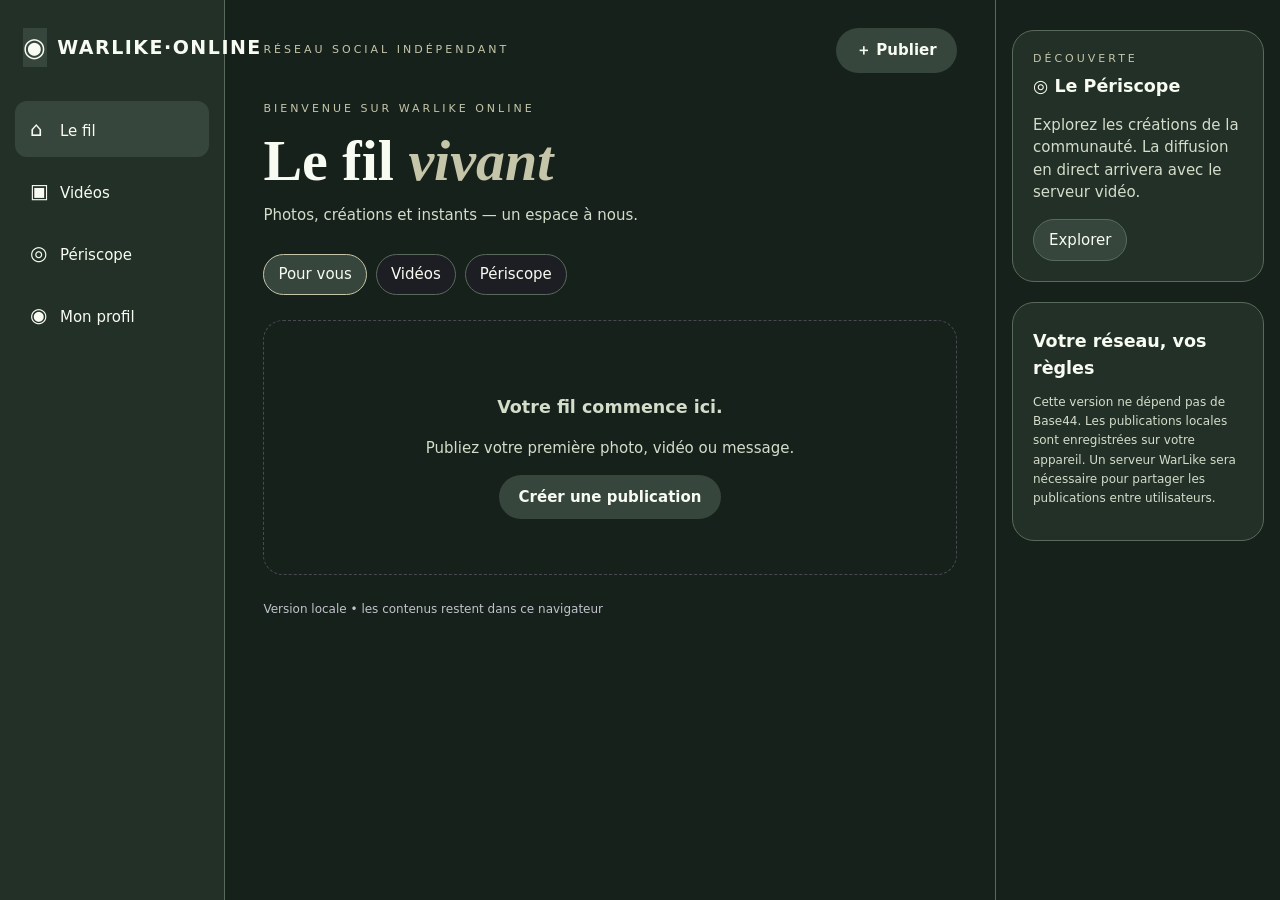
==== commit d1945b52: "Unify WarLike theme with the canonical forest, sage and ivory palette" ====
--- a/index.html
+++ b/index.html
@@ -1,5 +1,5 @@
 <!doctype html>
-<html lang="fr"><head><meta charset="utf-8"><meta name="viewport" content="width=device-width,initial-scale=1">
+<html data-warlike-app="warlike-online" lang="fr"><head><meta charset="utf-8"><meta name="viewport" content="width=device-width,initial-scale=1">
 <meta name="theme-color" content="#0d0e12"><meta name="description" content="WarLike Online — votre espace social indépendant.">
 <title>WarLike Online — Le fil vivant</title>
 <style>
@@ -17,7 +17,10 @@
 .overlay{position:fixed;inset:0;background:#050508ce;z-index:20;display:grid;place-items:center;padding:15px}.dialog{width:min(550px,100%);max-height:95vh;overflow:auto;border-radius:20px;background:#1b1c23;border:1px solid #43434c;padding:25px}.field{margin:15px 0}.field label{display:block;margin-bottom:7px;font-weight:600}.row{display:flex;gap:10px;align-items:center;flex-wrap:wrap}.notice{border:1px solid #744c30;background:#302019;padding:12px;border-radius:12px;color:#f5c6ad;font-size:13px}.hide{display:none!important}.small{font-size:12px}.reels{display:grid;grid-template-columns:repeat(auto-fit,minmax(225px,1fr));gap:20px}.reel{background:#14151b;border-radius:18px;padding:10px;border:1px solid var(--line)}.reel video{width:100%;aspect-ratio:9/16;object-fit:contain;background:#000;border-radius:12px}.status{color:#c2c2cb;font-size:12px;margin-top:25px}
 @media(max-width:1080px){.shell{grid-template-columns:190px minmax(0,1fr)}.right{display:none}}
 @media(max-width:650px){.shell{display:block}.side{position:fixed;z-index:10;top:auto;bottom:0;height:63px;width:100%;padding:5px;background:#14151af2;border-right:0;border-top:1px solid var(--line)}.brand{display:none}nav{display:flex;justify-content:space-around}nav button{font-size:11px;text-align:center;padding:4px;margin:0;width:auto}nav .symbol{display:block;width:auto;font-size:20px}main{padding:18px 13px 90px}.heading{font-size:40px}.top{margin-bottom:22px}.btn{padding:10px 15px}.post-media{max-height:460px}}
-</style></head><body>
+</style>
+<link rel="stylesheet" href="./design-system/warlike-foundation.css?v=1.1">
+<link rel="stylesheet" href="./design-system/warlike-shell.css?v=1.1">
+</head><body>
 <div class="shell">
 <aside class="side"><div class="brand"><span class="mark">◉</span> WARLIKE·ONLINE</div><nav id="nav">
 <button data-view="feed" class="active"><span class="symbol">⌂</span>Le fil</button>
--- a/design-system/warlike-shell.css
+++ b/design-system/warlike-shell.css
@@ -0,0 +1,13 @@
+/* WarLike shell adapter — presentation only; retain app layout and semantic states. */
+html[data-warlike-app="warlike-online"],html[data-warlike-app="warlike-online"] body.light{--bg:var(--wl-bg);--panel:var(--wl-surface);--panel2:var(--wl-surface-alt);--surface:var(--wl-surface);--soft:var(--wl-surface-alt);--side:var(--wl-bg);--line:var(--wl-border);--text:var(--wl-text);--white:var(--wl-text);--muted:var(--wl-text-muted);--accent:var(--wl-accent);--green:var(--wl-accent);--primary:var(--wl-primary);--teal:var(--wl-accent);}
+html[data-warlike-app="warlike-online"] :is(.side,.post,.box,.dialog,.notice){background:var(--wl-surface);border-color:var(--wl-border);color:var(--wl-text)}
+html[data-warlike-app="warlike-online"] :is(.hero,.welcome){background:linear-gradient(115deg,var(--wl-surface-alt),var(--wl-surface));border-color:var(--wl-border);color:var(--wl-text)}
+html[data-warlike-app="warlike-online"] :is(.brand small,.brand-sub,.muted,.hint,.tag,.pill,.kicker,.side-title){color:var(--wl-text-muted)}
+html[data-warlike-app="warlike-online"] :is(.eyebrow,.brand em,.brand b,.brand strong span,.logo span){color:var(--wl-accent)}
+html[data-warlike-app="warlike-online"] :is(.primary,.btn.primary,.button:not(.secondary),.cta,.read,.new-room,.export-btn,.compose-launch,.hub-primary){background:var(--wl-primary);border-color:var(--wl-primary);color:var(--wl-primary-text);border-radius:var(--wl-radius-sm)}
+html[data-warlike-app="warlike-online"] :is(.primary,.btn.primary,.cta,.read,.export-btn,.compose-launch):hover:not(:disabled){background:var(--wl-surface-alt);color:var(--wl-text);border-color:var(--wl-focus)}
+html[data-warlike-app="warlike-online"] :is(.btn:not(.primary),.secondary,.button.secondary,.ghost,.outline,.import-button,.header-actions button){background:var(--wl-surface-alt);border-color:var(--wl-border);color:var(--wl-text)}
+html[data-warlike-app="warlike-online"] :is(input:not([type=color]):not([type=range]):not([type=checkbox]):not([type=radio]):not([type=file]),select,textarea){background:var(--wl-bg);border-color:var(--wl-border);color:var(--wl-text)}
+html[data-warlike-app="warlike-online"] :is(input,textarea)::placeholder{color:var(--wl-text-muted);opacity:1}
+html[data-warlike-app="warlike-online"] :is(nav button,nav a,.nav button,.filters button,.filter,.tab):is(.active,[aria-current=page],[aria-current=true],[aria-pressed=true]){background:var(--wl-surface-alt);border-color:var(--wl-focus);color:var(--wl-text)}
+html[data-warlike-app="warlike-online"] :is(.mark,.brand-mark,.logo:not(a),.brand .mark){background:var(--wl-forest);border-color:var(--wl-sage);color:var(--wl-ivory)}
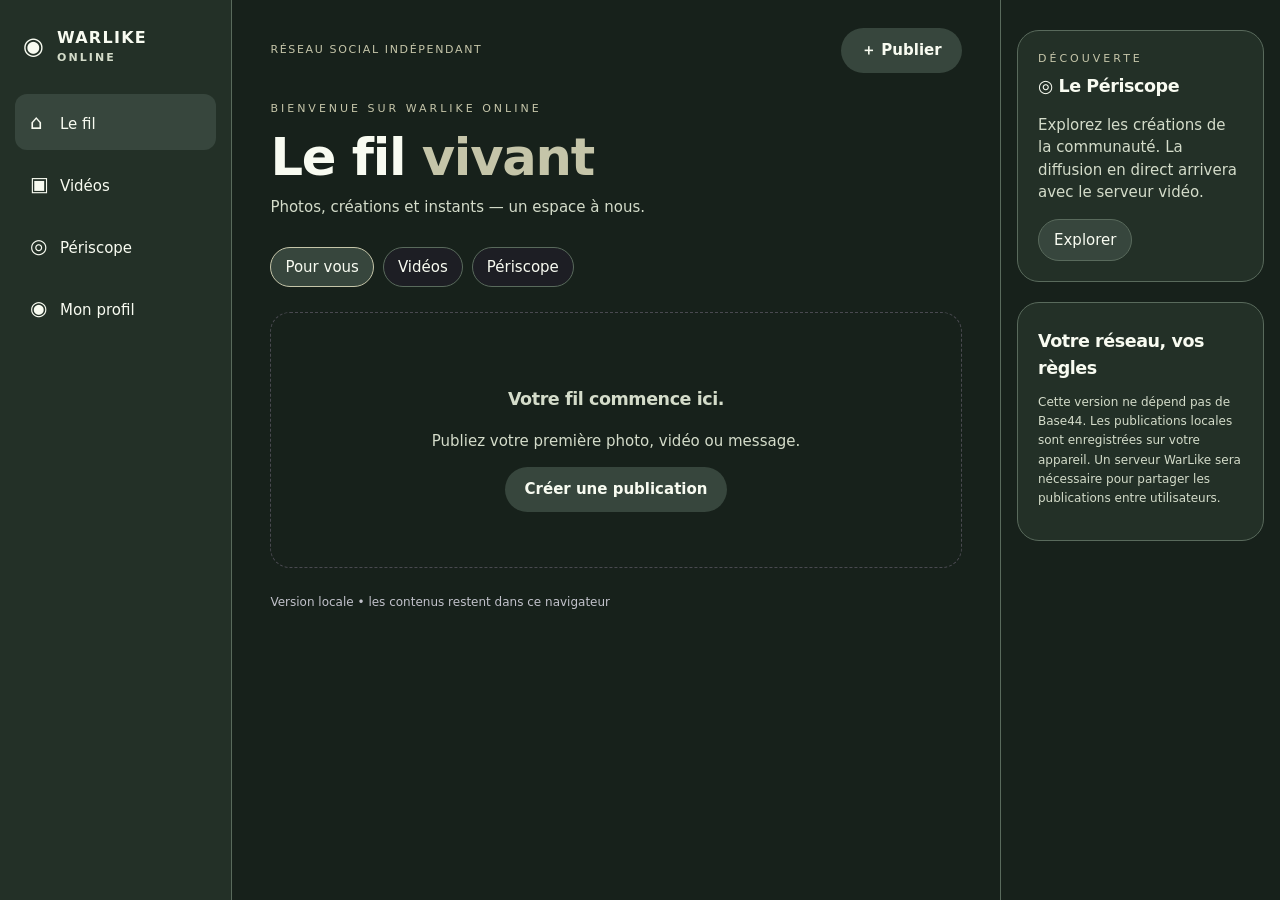
==== commit a5b1f31b: "Fix Online wordmark overflow and apply the shared UI typography" ====
--- a/index.html
+++ b/index.html
@@ -20,9 +20,10 @@
 </style>
 <link rel="stylesheet" href="./design-system/warlike-foundation.css?v=1.1">
 <link rel="stylesheet" href="./design-system/warlike-shell.css?v=1.1">
+<link rel="stylesheet" href="./design-system/warlike-online.css?v=1.1.5">
 </head><body>
 <div class="shell">
-<aside class="side"><div class="brand"><span class="mark">◉</span> WARLIKE·ONLINE</div><nav id="nav">
+<aside class="side"><div class="brand"><span class="mark" aria-hidden="true">◉</span><span class="brand-name">WARLIKE<span class="brand-product">ONLINE</span></span></div><nav id="nav">
 <button data-view="feed" class="active"><span class="symbol">⌂</span>Le fil</button>
 <button data-view="reels"><span class="symbol">▣</span>Vidéos</button>
 <button data-view="periscope"><span class="symbol">◎</span>Périscope</button>
--- a/design-system/warlike-online.css
+++ b/design-system/warlike-online.css
@@ -0,0 +1,73 @@
+/* WarLike Foundation 1.1 — canonical source: WarLike-Hub/design-system/.
+   Vendored locally: no CDN, account, project or runtime dependency. */
+:root{
+  --wl-forest:#37463D;--wl-slate:#5B696B;--wl-graphite:#535953;
+  --wl-ivory:#F8FBF1;--wl-sage:#C5C5A9;
+  --wl-bg:#17211B;--wl-surface:#233027;--wl-surface-alt:#37463D;
+  --wl-text:#F8FBF1;--wl-text-muted:#D4DCCA;--wl-border:#596A5C;
+  --wl-primary:#C5C5A9;--wl-primary-text:#17211B;--wl-focus:#C5C5A9;
+  --wl-secondary:#5B696B;--wl-secondary-text:#FFFFFF;
+  --wl-accent:#C5C5A9;--wl-accent-text:#17211B;
+  --wl-radius-sm:7px;--wl-radius-md:14px;--wl-radius-lg:20px;
+  --wl-shadow:0 12px 30px #00000040;color-scheme:dark;
+}
+:root[data-warlike-mode="light"],:root[data-warlike-theme="light"],:root:has(body.light){
+  --wl-bg:#F8FBF1;--wl-surface:#FFFFFF;--wl-surface-alt:#EEF1E6;
+  --wl-text:#37463D;--wl-text-muted:#535953;--wl-border:#B0B7A8;
+  --wl-primary:#37463D;--wl-primary-text:#F8FBF1;--wl-focus:#5B696B;
+  --wl-accent:#37463D;--wl-accent-text:#F8FBF1;
+  --wl-shadow:0 12px 30px #37463D1A;color-scheme:light;
+}
+html[data-warlike-app],html[data-warlike-app] body{background:var(--wl-bg);color:var(--wl-text)}
+html[data-warlike-app] :focus-visible{outline:2px solid var(--wl-focus);outline-offset:3px}
+html[data-warlike-app] :is(input[type=checkbox],input[type=radio],input[type=range]){accent-color:var(--wl-accent)}
+html[data-warlike-app] ::selection{background:var(--wl-primary);color:var(--wl-primary-text)}
+.wl-app{background:var(--wl-bg);color:var(--wl-text)}
+.wl-card{background:var(--wl-surface);color:var(--wl-text);border:1px solid var(--wl-border);border-radius:var(--wl-radius-md)}
+.wl-button-primary{background:var(--wl-primary);color:var(--wl-primary-text);border:1px solid var(--wl-primary);border-radius:var(--wl-radius-sm)}
+.wl-input{background:var(--wl-surface);color:var(--wl-text);border:1px solid var(--wl-border);border-radius:var(--wl-radius-sm)}
+
+html[data-warlike-app]{--bg:var(--wl-bg);--panel:var(--wl-surface);--surface:var(--wl-surface);--line:var(--wl-border);--text:var(--wl-text);--ink:var(--wl-text);--muted:var(--wl-text-muted);--sub:var(--wl-text-muted);--accent:var(--wl-accent);--a:var(--wl-accent)}
+html[data-warlike-app] :is(.primary,button.primary,.btn.primary){background:var(--wl-primary);color:var(--wl-primary-text);border-color:var(--wl-primary);border-radius:var(--wl-radius-sm)}
+html[data-warlike-app] :is(input:not([type=range]):not([type=checkbox]):not([type=file]):not([type=color]),textarea,select){background:var(--wl-bg);color:var(--wl-text);border-color:var(--wl-border)}
+html[data-warlike-app] :is(input,textarea)::placeholder{color:var(--wl-text-muted);opacity:1}
+html[data-warlike-app] :is(.eyebrow,.logo b,.brand em,.mark){color:var(--wl-accent)}
+html[data-warlike-app] :is(nav button,nav a,.tab,.filter):is(.active,[aria-current=page],[aria-pressed=true]){background:var(--wl-surface-alt);color:var(--wl-text);border-color:var(--wl-focus)}
+/* WarLike shell adapter — presentation only; retain app layout and semantic states. */
+html[data-warlike-app="warlike-online"],html[data-warlike-app="warlike-online"] body.light{--bg:var(--wl-bg);--panel:var(--wl-surface);--panel2:var(--wl-surface-alt);--surface:var(--wl-surface);--soft:var(--wl-surface-alt);--side:var(--wl-bg);--line:var(--wl-border);--text:var(--wl-text);--white:var(--wl-text);--muted:var(--wl-text-muted);--accent:var(--wl-accent);--green:var(--wl-accent);--primary:var(--wl-primary);--teal:var(--wl-accent);}
+html[data-warlike-app="warlike-online"] :is(.side,.post,.box,.dialog,.notice){background:var(--wl-surface);border-color:var(--wl-border);color:var(--wl-text)}
+html[data-warlike-app="warlike-online"] :is(.hero,.welcome){background:linear-gradient(115deg,var(--wl-surface-alt),var(--wl-surface));border-color:var(--wl-border);color:var(--wl-text)}
+html[data-warlike-app="warlike-online"] :is(.brand small,.brand-sub,.muted,.hint,.tag,.pill,.kicker,.side-title){color:var(--wl-text-muted)}
+html[data-warlike-app="warlike-online"] :is(.eyebrow,.brand em,.brand b,.brand strong span,.logo span){color:var(--wl-accent)}
+html[data-warlike-app="warlike-online"] :is(.primary,.btn.primary,.button:not(.secondary),.cta,.read,.new-room,.export-btn,.compose-launch,.hub-primary){background:var(--wl-primary);border-color:var(--wl-primary);color:var(--wl-primary-text);border-radius:var(--wl-radius-sm)}
+html[data-warlike-app="warlike-online"] :is(.primary,.btn.primary,.cta,.read,.export-btn,.compose-launch):hover:not(:disabled){background:var(--wl-surface-alt);color:var(--wl-text);border-color:var(--wl-focus)}
+html[data-warlike-app="warlike-online"] :is(.btn:not(.primary),.secondary,.button.secondary,.ghost,.outline,.import-button,.header-actions button){background:var(--wl-surface-alt);border-color:var(--wl-border);color:var(--wl-text)}
+html[data-warlike-app="warlike-online"] :is(input:not([type=color]):not([type=range]):not([type=checkbox]):not([type=radio]):not([type=file]),select,textarea){background:var(--wl-bg);border-color:var(--wl-border);color:var(--wl-text)}
+html[data-warlike-app="warlike-online"] :is(input,textarea)::placeholder{color:var(--wl-text-muted);opacity:1}
+html[data-warlike-app="warlike-online"] :is(nav button,nav a,.nav button,.filters button,.filter,.tab):is(.active,[aria-current=page],[aria-current=true],[aria-pressed=true]){background:var(--wl-surface-alt);border-color:var(--wl-focus);color:var(--wl-text)}
+html[data-warlike-app="warlike-online"] :is(.mark,.brand-mark,.logo:not(a),.brand .mark){background:var(--wl-forest);border-color:var(--wl-sage);color:var(--wl-ivory)}
+
+html[data-warlike-app="warlike-online"] :is(.sidebar,.topbar,.post,.box,.dialog,.composer,.right-panel,.profile-card){background:var(--wl-surface);color:var(--wl-text);border-color:var(--wl-border)}
+
+/* WarLike typography v1 — offline-friendly system font fallbacks. */
+:root{--wl-font-ui:'Manrope','Plus Jakarta Sans','Inter','Segoe UI',system-ui,sans-serif;--wl-font-technical:'Inter','Noto Sans','Segoe UI',system-ui,sans-serif;--wl-font-editorial:'Playfair Display',Georgia,'Times New Roman',serif;--wl-font-cjk:'Noto Sans CJK SC','Noto Sans CJK JP','Noto Sans CJK KR','Microsoft YaHei','Yu Gothic','Malgun Gothic',sans-serif}
+html[data-warlike-app] body{font-family:var(--wl-font-ui),var(--wl-font-cjk)}
+html[data-warlike-app] :is(button,input,select,textarea){font-family:inherit}
+html[data-warlike-app] :is(h1,h2,h3){letter-spacing:-.025em}
+
+
+/* Online: use the shared UI typography and keep the wordmark inside navigation. */
+html[data-warlike-app="warlike-online"] :is(h1,h2,h3,.heading){font-family:var(--wl-font-ui),var(--wl-font-cjk);font-style:normal;letter-spacing:-.025em}
+html[data-warlike-app="warlike-online"] .heading{font-weight:750;font-size:clamp(32px,4vw,52px);line-height:1.12;overflow-wrap:anywhere}
+html[data-warlike-app="warlike-online"] .heading em{font-family:inherit;font-style:normal;font-weight:inherit}
+html[data-warlike-app="warlike-online"] .shell{width:100%;max-width:1440px;grid-template-columns:232px minmax(0,1fr) 280px}
+html[data-warlike-app="warlike-online"] :is(.side,.right,main){min-width:0}
+html[data-warlike-app="warlike-online"] .brand{display:flex;align-items:center;gap:10px;margin:0 8px 30px;min-width:0;font-family:var(--wl-font-ui),var(--wl-font-cjk);font-size:16px;font-weight:800;letter-spacing:.08em;line-height:1.2}
+html[data-warlike-app="warlike-online"] .brand .mark{flex:0 0 24px;width:24px;font-size:24px;line-height:1;background:transparent;color:var(--wl-ivory);border:0}
+html[data-warlike-app="warlike-online"] .brand-name{min-width:0;display:flex;flex-direction:column;gap:4px}
+html[data-warlike-app="warlike-online"] .brand-product{font-size:11px;letter-spacing:.19em;font-weight:600;color:var(--wl-text-muted)}
+html[data-warlike-app="warlike-online"] .top{flex-wrap:wrap}
+html[data-warlike-app="warlike-online"] .top .eyebrow{min-width:0;overflow-wrap:anywhere;letter-spacing:.15em}
+html[data-warlike-app="warlike-online"] :is(.btn,.ghost){font-family:var(--wl-font-ui),var(--wl-font-cjk)}
+@media(max-width:1080px){html[data-warlike-app="warlike-online"] .shell{grid-template-columns:200px minmax(0,1fr)}}
+@media(max-width:650px){html[data-warlike-app="warlike-online"] .shell{display:block}html[data-warlike-app="warlike-online"] .brand{display:none}html[data-warlike-app="warlike-online"] .heading{font-size:clamp(30px,8vw,40px)}}
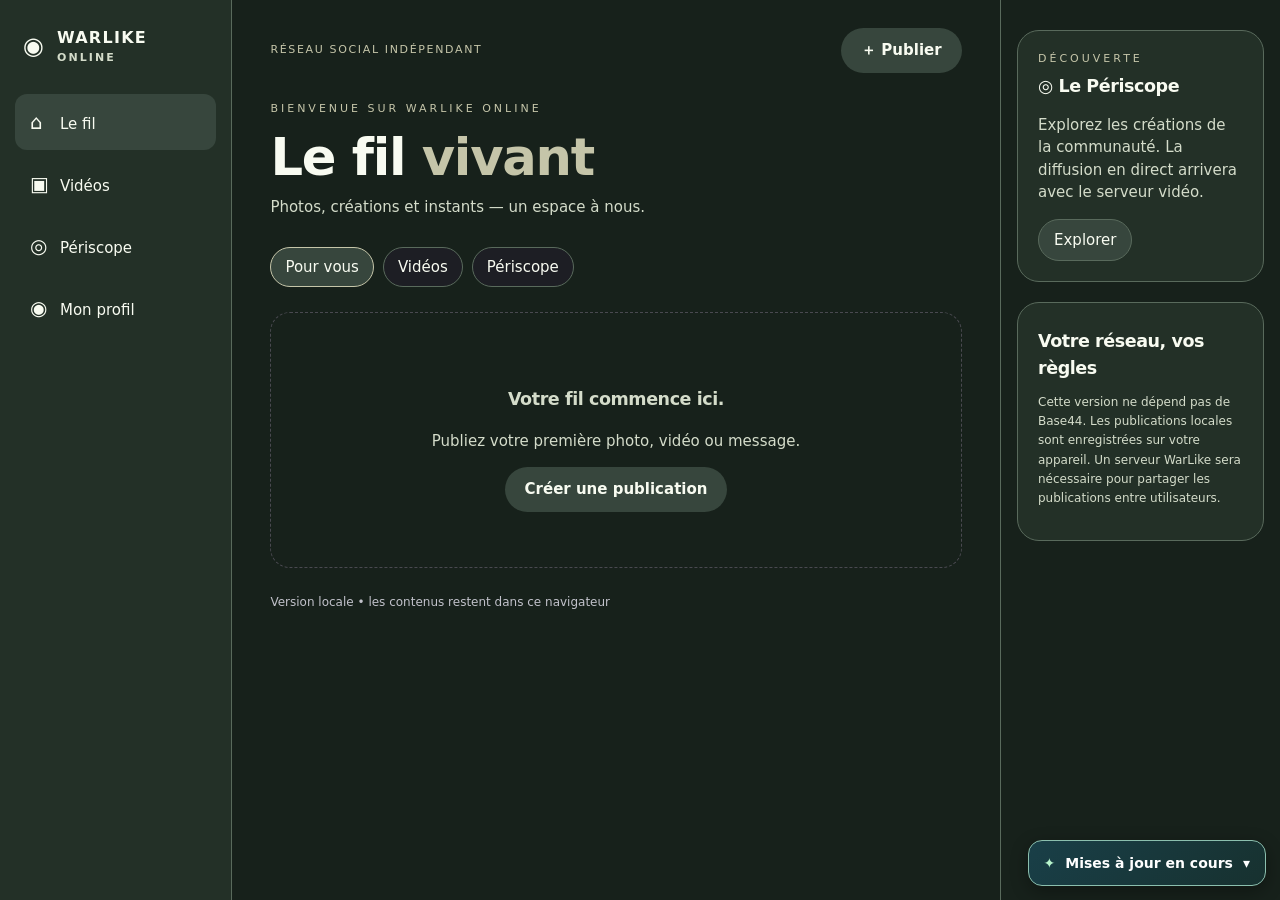
==== commit a04fa1dd: "feat(ui): add unobtrusive update notice" ====
--- a/index.html
+++ b/index.html
@@ -21,7 +21,7 @@
 <link rel="stylesheet" href="./design-system/warlike-foundation.css?v=1.1">
 <link rel="stylesheet" href="./design-system/warlike-shell.css?v=1.1">
 <link rel="stylesheet" href="./design-system/warlike-online.css?v=1.1.5">
-</head><body>
+<link rel="stylesheet" href="./warlike-update-status.css"></head><body><details class="warlike-update-notice"><summary>Mises à jour en cours</summary><p>WarLike évolue : améliorations et nouvelles fonctionnalités. Vous pouvez continuer à utiliser cette application normalement.</p></details>
 <div class="shell">
 <aside class="side"><div class="brand"><span class="mark" aria-hidden="true">◉</span><span class="brand-name">WARLIKE<span class="brand-product">ONLINE</span></span></div><nav id="nav">
 <button data-view="feed" class="active"><span class="symbol">⌂</span>Le fil</button>
--- a/warlike-update-status.css
+++ b/warlike-update-status.css
@@ -0,0 +1 @@
+.warlike-update-notice{position:fixed;bottom:14px;right:14px;z-index:900;max-width:min(360px,calc(100vw - 28px));font:600 14px/1.5 system-ui,sans-serif;color:#fff;background:linear-gradient(135deg,#193f48,#17312f);border:1px solid #8bbfae;border-radius:14px;box-shadow:0 5px 18px #0005;overflow:hidden}.warlike-update-notice summary{list-style:none;cursor:pointer;display:flex;gap:10px;align-items:center;min-height:44px;padding:9px 15px;color:#fff}.warlike-update-notice summary::-webkit-details-marker{display:none}.warlike-update-notice summary::before{content:"✦";color:#b8f5cc}.warlike-update-notice summary::after{content:"▾";margin-left:auto}.warlike-update-notice[open] summary::after{content:"▴"}.warlike-update-notice p{margin:0;padding:0 15px 15px;color:#ebf5f0;font-weight:400}.warlike-update-notice summary:focus-visible{outline:3px solid #fff;outline-offset:-4px}@media(max-width:480px){.warlike-update-notice{bottom:8px;right:8px;max-width:min(300px,calc(100vw - 16px))}}@media print{.warlike-update-notice{display:none!important}}
